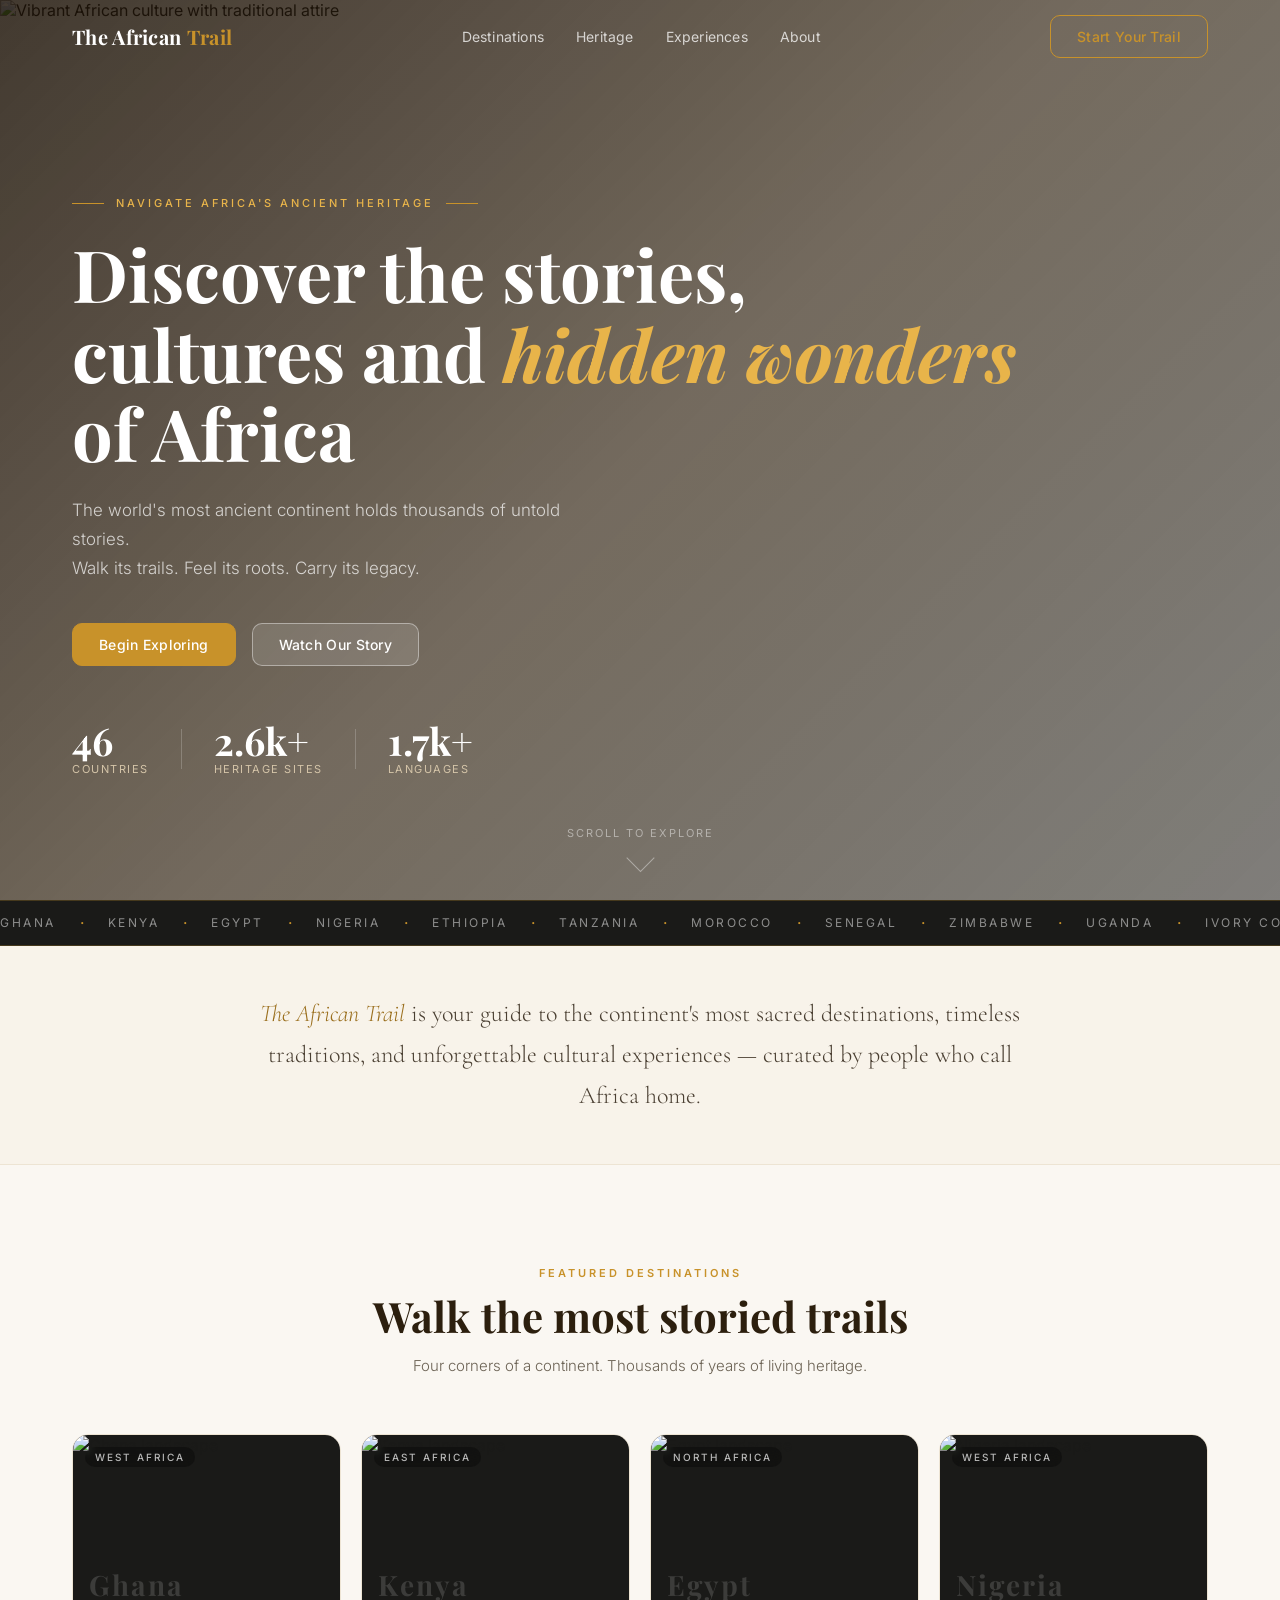
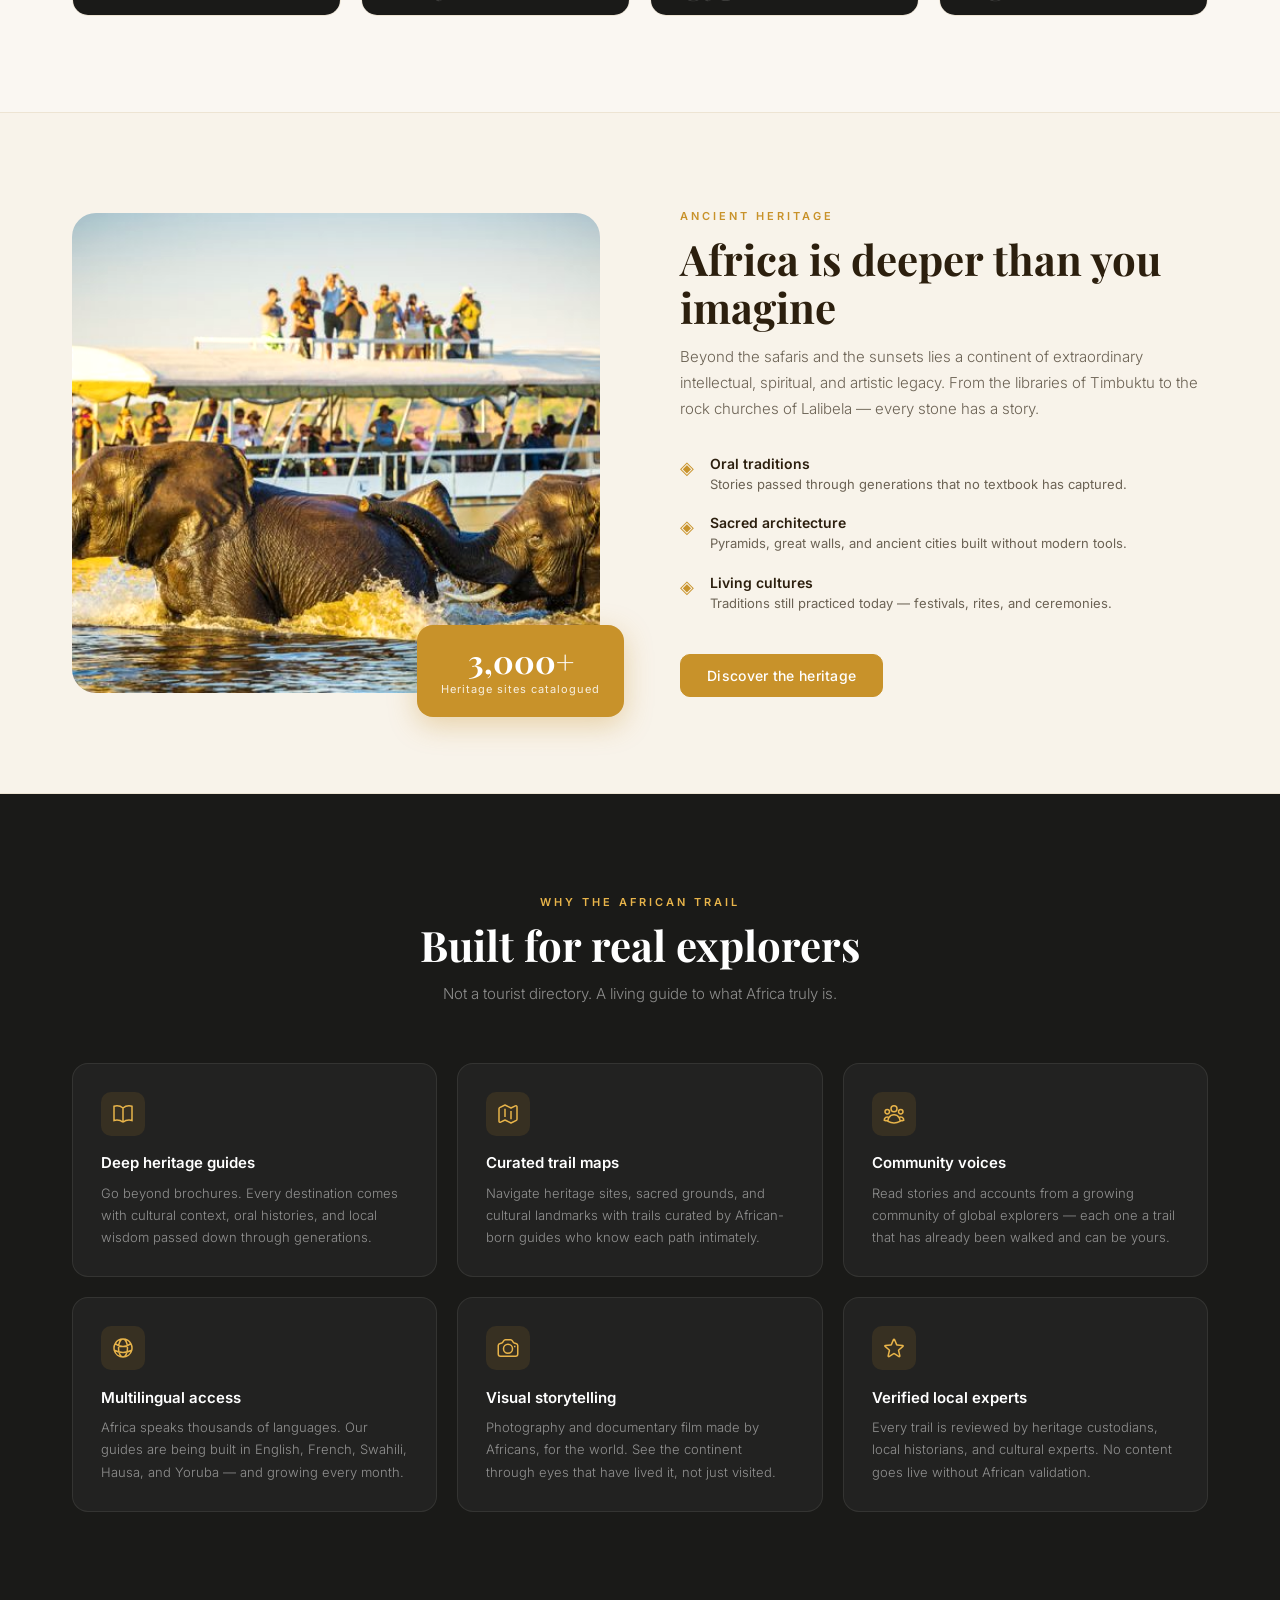
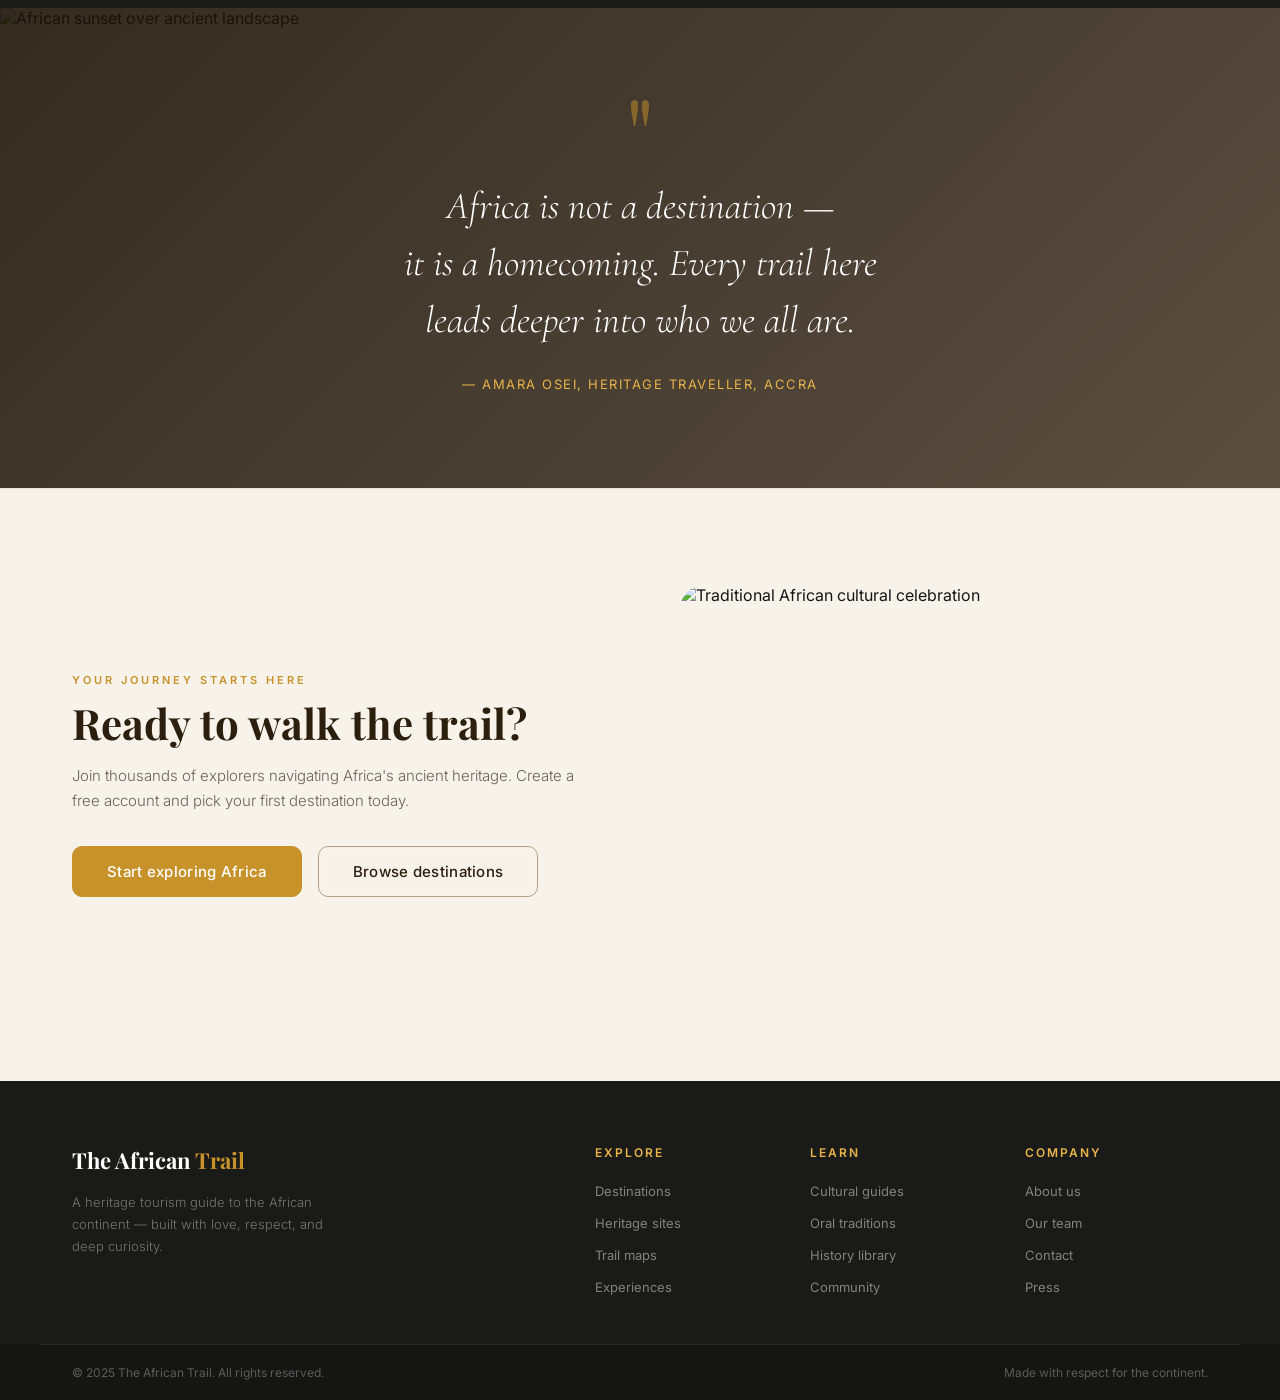
==== index.html @ c141fd9e "innitial commit" ====
<!DOCTYPE html>
<html lang="en">
<head>
  <meta charset="UTF-8" />
  <meta name="viewport" content="width=device-width, initial-scale=1.0" />
  <title>The African Trail — Navigate Africa's Ancient Heritage</title>
  <link rel="preconnect" href="https://fonts.googleapis.com" />
  <link rel="preconnect" href="https://fonts.gstatic.com" crossorigin />
  <link href="https://fonts.googleapis.com/css2?family=Playfair+Display:ital,wght@0,400;0,600;0,700;1,400;1,600&family=Inter:wght@300;400;500;600&family=Cormorant+Garamond:ital,wght@0,300;0,400;1,300;1,400&display=swap" rel="stylesheet" />
  <link rel="stylesheet" href="index.css" />
</head>
<body>

  <!-- NAV -->
  <nav class="nav" id="nav">
    <div class="nav__inner">
      <a href="#" class="nav__logo">
        The African <span>Trail</span>
      </a>
      <ul class="nav__links" id="navLinks">
        <li><a href="#destinations">Destinations</a></li>
        <li><a href="#heritage">Heritage</a></li>
        <li><a href="#experiences">Experiences</a></li>
        <li><a href="#about">About</a></li>
      </ul>
      <a href="#explore" class="btn btn--outline nav__cta">Start Your Trail</a>
      <button class="nav__hamburger" id="hamburger" aria-label="Open menu">
        <span></span><span></span><span></span>
      </button>
    </div>
  </nav>

  <!-- MOBILE MENU -->
  <div class="mobile-menu" id="mobileMenu">
    <button class="mobile-menu__close" id="mobileClose" aria-label="Close menu">&times;</button>
    <ul>
      <li><a href="#destinations" class="mobile-link">Destinations</a></li>
      <li><a href="#heritage" class="mobile-link">Heritage</a></li>
      <li><a href="#experiences" class="mobile-link">Experiences</a></li>
      <li><a href="#about" class="mobile-link">About</a></li>
    </ul>
    <a href="#explore" class="btn btn--gold mobile-link">Start Your Trail</a>
  </div>

  <!-- HERO -->
  <section class="hero" id="hero">
    <div class="hero__bg">
      <img
        src="https://images.unsplash.com/photo-1516026672322-bc52d61a55d5?w=1800&auto=format&fit=crop&q=80"
        alt="Vibrant African culture with traditional attire"
        class="hero__img"
        id="heroImg"
      />
      <div class="hero__overlay"></div>
    </div>

    <div class="hero__content">
      <div class="hero__eyebrow">
        <span class="eyebrow-line"></span>
        Navigate Africa's Ancient Heritage
        <span class="eyebrow-line"></span>
      </div>
      <h1 class="hero__title">
        Discover the stories,<br />
        cultures and <em>hidden wonders</em><br />
        of Africa
      </h1>
      <p class="hero__sub">
        The world's most ancient continent holds thousands of untold stories.<br />
        Walk its trails. Feel its roots. Carry its legacy.
      </p>
      <div class="hero__actions">
        <a href="#destinations" class="btn btn--gold">Begin Exploring</a>
        <a href="#about" class="btn btn--ghost">Watch Our Story</a>
      </div>
      <div class="hero__stats">
        <div class="hero__stat">
          <span class="stat-num" data-target="54">0</span>
          <span class="stat-lbl">Countries</span>
        </div>
        <div class="hero__stat-divider"></div>
        <div class="hero__stat">
          <span class="stat-num" data-target="3000">0</span>
          <span class="stat-lbl">Heritage Sites</span>
        </div>
        <div class="hero__stat-divider"></div>
        <div class="hero__stat">
          <span class="stat-num" data-target="2000">0</span>
          <span class="stat-lbl">Languages</span>
        </div>
      </div>
    </div>

    <div class="hero__scroll-hint" id="scrollHint">
      <span>Scroll to explore</span>
      <div class="scroll-arrow"></div>
    </div>
  </section>

  <!-- MARQUEE -->
  <div class="marquee-wrap">
    <div class="marquee">
      <div class="marquee__track">
        <span>Ghana</span><span class="dot">·</span>
        <span>Kenya</span><span class="dot">·</span>
        <span>Egypt</span><span class="dot">·</span>
        <span>Nigeria</span><span class="dot">·</span>
        <span>Ethiopia</span><span class="dot">·</span>
        <span>Tanzania</span><span class="dot">·</span>
        <span>Morocco</span><span class="dot">·</span>
        <span>Senegal</span><span class="dot">·</span>
        <span>Zimbabwe</span><span class="dot">·</span>
        <span>Uganda</span><span class="dot">·</span>
        <span>Ivory Coast</span><span class="dot">·</span>
        <span>Rwanda</span><span class="dot">·</span>
        <span>Madagascar</span><span class="dot">·</span>
        <!-- duplicate for seamless loop -->
        <span>Ghana</span><span class="dot">·</span>
        <span>Kenya</span><span class="dot">·</span>
        <span>Egypt</span><span class="dot">·</span>
        <span>Nigeria</span><span class="dot">·</span>
        <span>Ethiopia</span><span class="dot">·</span>
        <span>Tanzania</span><span class="dot">·</span>
        <span>Morocco</span><span class="dot">·</span>
        <span>Senegal</span><span class="dot">·</span>
        <span>Zimbabwe</span><span class="dot">·</span>
        <span>Uganda</span><span class="dot">·</span>
        <span>Ivory Coast</span><span class="dot">·</span>
        <span>Rwanda</span><span class="dot">·</span>
        <span>Madagascar</span><span class="dot">·</span>
      </div>
    </div>
  </div>

  <!-- INTRO STRIP -->
  <section class="intro-strip">
    <div class="container">
      <p class="intro-strip__text">
        <em>The African Trail</em> is your guide to the continent's most sacred destinations,
        timeless traditions, and unforgettable cultural experiences — curated by people who call Africa home.
      </p>
    </div>
  </section>

  <!-- DESTINATIONS -->
  <section class="section destinations" id="destinations">
    <div class="container">
      <div class="section__header">
        <span class="section__eyebrow">Featured Destinations</span>
        <h2 class="section__title">Walk the most storied trails</h2>
        <p class="section__sub">Four corners of a continent. Thousands of years of living heritage.</p>
      </div>
      <div class="dest-grid">

        <article class="dest-card" data-aos>
          <div class="dest-card__img dest-card__img--ghana">
            <img src="images/ghana.jpg" alt="Ghana landscape" class="dest-card__photo" />
            <div class="dest-card__region">West Africa</div>
            <div class="dest-card__overlay-text">Ghana</div>
          </div>
        </article>

        <article class="dest-card" data-aos>
          <div class="dest-card__img dest-card__img--kenya">
            <img src="images/kenya.jpg" alt="Kenya landscape" class="dest-card__photo" />
            <div class="dest-card__region">East Africa</div>
            <div class="dest-card__overlay-text">Kenya</div>
          </div>
        </article>

        <article class="dest-card" data-aos>
          <div class="dest-card__img dest-card__img--egypt">
            <img src="images/egypt.jpg" alt="Egypt landscape" class="dest-card__photo" />
            <div class="dest-card__region">North Africa</div>
            <div class="dest-card__overlay-text">Egypt</div>
          </div>
        </article>

        <article class="dest-card" data-aos>
          <div class="dest-card__img dest-card__img--nigeria">
            <img src="images/nigeria.jpg" alt="Nigeria landscape" class="dest-card__photo" />
            <div class="dest-card__region">West Africa</div>
            <div class="dest-card__overlay-text">Nigeria</div>
          </div>
        </article>

      </div>
    </div>
  </section>

  <!-- HERITAGE SPLIT SECTION -->
  <section class="section heritage-split" id="heritage">
    <div class="container heritage-split__inner">
      <div class="heritage-split__visual">
        <img
          src="Africa_Tourism.jpg"
          class="heritage-split__img"
        />
        <div class="heritage-split__badge">
          <span class="badge-num">3,000+</span>
          <span class="badge-lbl">Heritage sites catalogued</span>
        </div>
      </div>
      <div class="heritage-split__copy">
        <span class="section__eyebrow">Ancient Heritage</span>
        <h2 class="section__title">Africa is deeper than you imagine</h2>
        <p class="heritage-split__text">
          Beyond the safaris and the sunsets lies a continent of extraordinary
          intellectual, spiritual, and artistic legacy. From the libraries of
          Timbuktu to the rock churches of Lalibela — every stone has a story.
        </p>
        <ul class="heritage-list">
          <li>
            <span class="heritage-list__icon">◈</span>
            <div>
              <strong>Oral traditions</strong>
              <p>Stories passed through generations that no textbook has captured.</p>
            </div>
          </li>
          <li>
            <span class="heritage-list__icon">◈</span>
            <div>
              <strong>Sacred architecture</strong>
              <p>Pyramids, great walls, and ancient cities built without modern tools.</p>
            </div>
          </li>
          <li>
            <span class="heritage-list__icon">◈</span>
            <div>
              <strong>Living cultures</strong>
              <p>Traditions still practiced today — festivals, rites, and ceremonies.</p>
            </div>
          </li>
        </ul>
        <a href="#" class="btn btn--gold">Discover the heritage</a>
      </div>
    </div>
  </section>

  <!-- FEATURES / WHY US -->
  <section class="section features" id="experiences">
    <div class="container">
      <div class="section__header">
        <span class="section__eyebrow">Why The African Trail</span>
        <h2 class="section__title">Built for real explorers</h2>
        <p class="section__sub">Not a tourist directory. A living guide to what Africa truly is.</p>
      </div>
      <div class="features-grid">
        <div class="feat-card" data-aos>
          <div class="feat-card__icon">
            <svg width="24" height="24" fill="none" stroke="currentColor" stroke-width="1.5" viewBox="0 0 24 24"><path d="M12 6.042A8.967 8.967 0 006 3.75c-1.052 0-2.062.18-3 .512v14.25A8.987 8.987 0 016 18c2.305 0 4.408.867 6 2.292m0-14.25a8.966 8.966 0 016-2.292c1.052 0 2.062.18 3 .512v14.25A8.987 8.987 0 0018 18a8.967 8.967 0 00-6 2.292m0-14.25v14.25"/></svg>
          </div>
          <h3 class="feat-card__title">Deep heritage guides</h3>
          <p class="feat-card__desc">Go beyond brochures. Every destination comes with cultural context, oral histories, and local wisdom passed down through generations.</p>
        </div>
        <div class="feat-card" data-aos>
          <div class="feat-card__icon">
            <svg width="24" height="24" fill="none" stroke="currentColor" stroke-width="1.5" viewBox="0 0 24 24"><path d="M9 6.75V15m6-6v8.25m.503 3.498l4.875-2.437c.381-.19.622-.58.622-1.006V4.82c0-.836-.88-1.38-1.628-1.006l-3.869 1.934c-.317.159-.69.159-1.006 0L9.503 3.252a1.125 1.125 0 00-1.006 0L3.622 5.689C3.24 5.88 3 6.27 3 6.695V19.18c0 .836.88 1.38 1.628 1.006l3.869-1.934c.317-.159.69-.159 1.006 0l4.994 2.497c.317.158.69.158 1.006 0z"/></svg>
          </div>
          <h3 class="feat-card__title">Curated trail maps</h3>
          <p class="feat-card__desc">Navigate heritage sites, sacred grounds, and cultural landmarks with trails curated by African-born guides who know each path intimately.</p>
        </div>
        <div class="feat-card" data-aos>
          <div class="feat-card__icon">
            <svg width="24" height="24" fill="none" stroke="currentColor" stroke-width="1.5" viewBox="0 0 24 24"><path d="M18 18.72a9.094 9.094 0 003.741-.479 3 3 0 00-4.682-2.72m.94 3.198l.001.031c0 .225-.012.447-.037.666A11.944 11.944 0 0112 21c-2.17 0-4.207-.576-5.963-1.584A6.062 6.062 0 016 18.719m12 0a5.971 5.971 0 00-.941-3.197m0 0A5.995 5.995 0 0012 12.75a5.995 5.995 0 00-5.058 2.772m0 0a3 3 0 00-4.681 2.72 8.986 8.986 0 003.74.477m.94-3.197a5.971 5.971 0 00-.94 3.197M15 6.75a3 3 0 11-6 0 3 3 0 016 0zm6 3a2.25 2.25 0 11-4.5 0 2.25 2.25 0 014.5 0zm-13.5 0a2.25 2.25 0 11-4.5 0 2.25 2.25 0 014.5 0z"/></svg>
          </div>
          <h3 class="feat-card__title">Community voices</h3>
          <p class="feat-card__desc">Read stories and accounts from a growing community of global explorers — each one a trail that has already been walked and can be yours.</p>
        </div>
        <div class="feat-card" data-aos>
          <div class="feat-card__icon">
            <svg width="24" height="24" fill="none" stroke="currentColor" stroke-width="1.5" viewBox="0 0 24 24"><path d="M12 21a9.004 9.004 0 008.716-6.747M12 21a9.004 9.004 0 01-8.716-6.747M12 21c2.485 0 4.5-4.03 4.5-9S14.485 3 12 3m0 18c-2.485 0-4.5-4.03-4.5-9S9.515 3 12 3m0 0a8.997 8.997 0 017.843 4.582M12 3a8.997 8.997 0 00-7.843 4.582m15.686 0A11.953 11.953 0 0112 10.5c-2.998 0-5.74-1.1-7.843-2.918m15.686 0A8.959 8.959 0 0121 12c0 .778-.099 1.533-.284 2.253m0 0A17.919 17.919 0 0112 16.5c-3.162 0-6.133-.815-8.716-2.247m0 0A9.015 9.015 0 013 12c0-1.605.42-3.113 1.157-4.418"/></svg>
          </div>
          <h3 class="feat-card__title">Multilingual access</h3>
          <p class="feat-card__desc">Africa speaks thousands of languages. Our guides are being built in English, French, Swahili, Hausa, and Yoruba — and growing every month.</p>
        </div>
        <div class="feat-card" data-aos>
          <div class="feat-card__icon">
            <svg width="24" height="24" fill="none" stroke="currentColor" stroke-width="1.5" viewBox="0 0 24 24"><path d="M6.827 6.175A2.31 2.31 0 015.186 7.23c-.38.054-.757.112-1.134.175C2.999 7.58 2.25 8.507 2.25 9.574V18a2.25 2.25 0 002.25 2.25h15A2.25 2.25 0 0021.75 18V9.574c0-1.067-.75-1.994-1.802-2.169a47.865 47.865 0 00-1.134-.175 2.31 2.31 0 01-1.64-1.055l-.822-1.316a2.192 2.192 0 00-1.736-1.039 48.774 48.774 0 00-5.232 0 2.192 2.192 0 00-1.736 1.039l-.821 1.316z"/><path d="M16.5 12.75a4.5 4.5 0 11-9 0 4.5 4.5 0 019 0zM18.75 10.5h.008v.008h-.008V10.5z"/></svg>
          </div>
          <h3 class="feat-card__title">Visual storytelling</h3>
          <p class="feat-card__desc">Photography and documentary film made by Africans, for the world. See the continent through eyes that have lived it, not just visited.</p>
        </div>
        <div class="feat-card" data-aos>
          <div class="feat-card__icon">
            <svg width="24" height="24" fill="none" stroke="currentColor" stroke-width="1.5" viewBox="0 0 24 24"><path d="M11.48 3.499a.562.562 0 011.04 0l2.125 5.111a.563.563 0 00.475.345l5.518.442c.499.04.701.663.321.988l-4.204 3.602a.563.563 0 00-.182.557l1.285 5.385a.562.562 0 01-.84.61l-4.725-2.885a.563.563 0 00-.586 0L6.982 20.54a.562.562 0 01-.84-.61l1.285-5.386a.562.562 0 00-.182-.557l-4.204-3.602a.563.563 0 01.321-.988l5.518-.442a.563.563 0 00.475-.345L11.48 3.5z"/></svg>
          </div>
          <h3 class="feat-card__title">Verified local experts</h3>
          <p class="feat-card__desc">Every trail is reviewed by heritage custodians, local historians, and cultural experts. No content goes live without African validation.</p>
        </div>
      </div>
    </div>
  </section>

  <!-- QUOTE / TESTIMONY -->
  <section class="quote-section">
    <div class="quote-section__bg">
      <img
        src="https://images.unsplash.com/photo-1547471080-7cc2caa01a7e?w=1800&auto=format&fit=crop&q=80"
        alt="African sunset over ancient landscape"
        class="quote-section__img"
      />
      <div class="quote-section__overlay"></div>
    </div>
    <div class="container quote-section__content">
      <div class="quote-mark">"</div>
      <blockquote class="quote-text">
        Africa is not a destination —<br />it is a homecoming. Every trail here<br />leads deeper into who we all are.
      </blockquote>
      <cite class="quote-cite">— Amara Osei, Heritage traveller, Accra</cite>
    </div>
  </section>

  <!-- CTA SECTION -->
  <section class="cta-section" id="explore">
    <div class="container cta-section__inner">
      <div class="cta-section__copy">
        <span class="section__eyebrow">Your journey starts here</span>
        <h2 class="cta-section__title">Ready to walk the trail?</h2>
        <p class="cta-section__sub">
          Join thousands of explorers navigating Africa's ancient heritage.
          Create a free account and pick your first destination today.
        </p>
        <div class="cta-section__actions">
          <a href="#" class="btn btn--gold btn--lg">Start exploring Africa</a>
          <a href="#" class="btn btn--ghost btn--lg">Browse destinations</a>
        </div>
      </div>
      <div class="cta-section__visual">
        <img
          src="https://images.unsplash.com/photo-1578662996442-48f60103fc96?w=700&auto=format&fit=crop&q=80"
          alt="Traditional African cultural celebration"
          class="cta-section__img"
        />
      </div>
    </div>
  </section>

  <!-- FOOTER -->
  <footer class="footer" id="about">
    <div class="container footer__inner">
      <div class="footer__brand">
        <div class="footer__logo">The African <span>Trail</span></div>
        <p class="footer__tagline">
          A heritage tourism guide to the African continent — built with love, respect, and deep curiosity.
        </p>
      </div>
      <div class="footer__links">
        <div class="footer__col">
          <h4>Explore</h4>
          <ul>
            <li><a href="#">Destinations</a></li>
            <li><a href="#">Heritage sites</a></li>
            <li><a href="#">Trail maps</a></li>
            <li><a href="#">Experiences</a></li>
          </ul>
        </div>
        <div class="footer__col">
          <h4>Learn</h4>
          <ul>
            <li><a href="#">Cultural guides</a></li>
            <li><a href="#">Oral traditions</a></li>
            <li><a href="#">History library</a></li>
            <li><a href="#">Community</a></li>
          </ul>
        </div>
        <div class="footer__col">
          <h4>Company</h4>
          <ul>
            <li><a href="#">About us</a></li>
            <li><a href="#">Our team</a></li>
            <li><a href="#">Contact</a></li>
            <li><a href="#">Press</a></li>
          </ul>
        </div>
      </div>
    </div>
    <div class="footer__bottom">
      <div class="container footer__bottom-inner">
        <span>© 2025 The African Trail. All rights reserved.</span>
        <span>Made with respect for the continent.</span>
      </div>
    </div>
  </footer>

  <script src="index.js"></script>
</body>
</html>
---- index.css ----
/* ---------- TOKENS ---------- */
:root {
  --gold:        #C8922A;
  --gold-light:  #E8B44A;
  --gold-dark:   #9A6E1C;
  --ivory:       #F8F3EA;
  --ivory-deep:  #EDE4D3;
  --earth:       #2C1F0E;
  --earth-mid:   #4A3F32;
  --charcoal:    #1A1A18;
  --charcoal-mid:#2E2E2A;
  --sand:        #B5A082;
  --sand-light:  #D4C4A8;
  --cream:       #FAF7F2;
  --white:       #FFFFFF;
  --text-primary:#1A1A18;
  --text-muted:  #6B6254;
  --text-light:  #9E9282;

  --font-display: 'Playfair Display', Georgia, serif;
  --font-body:    'Inter', system-ui, sans-serif;
  --font-accent:  'Cormorant Garamond', Georgia, serif;

  --radius-sm:   6px;
  --radius-md:   10px;
  --radius-lg:   16px;
  --radius-xl:   24px;

  --max-w: 1200px;
  --nav-h: 72px;

  --transition: 0.3s ease;
  --transition-slow: 0.6s ease;
}

/* ---------- RESET ---------- */
*, *::before, *::after { box-sizing: border-box; margin: 0; padding: 0; }
html { scroll-behavior: smooth; font-size: 16px; }
body {
  font-family: var(--font-body);
  color: var(--text-primary);
  background: var(--cream);
  overflow-x: hidden;
  -webkit-font-smoothing: antialiased;
}
img { display: block; max-width: 100%; }
a { text-decoration: none; color: inherit; }
ul { list-style: none; }
button { cursor: pointer; border: none; background: none; font-family: inherit; }

/* ---------- UTILITY ---------- */
.container {
  width: 100%;
  max-width: var(--max-w);
  margin: 0 auto;
  padding: 0 2rem;
}

/* ---------- BUTTONS ---------- */
.btn {
  display: inline-flex;
  align-items: center;
  gap: 8px;
  padding: 12px 26px;
  border-radius: var(--radius-md);
  font-size: 14px;
  font-weight: 500;
  letter-spacing: 0.3px;
  transition: all var(--transition);
  white-space: nowrap;
}
.btn--gold {
  background: var(--gold);
  color: var(--white);
  border: 1.5px solid var(--gold);
}
.btn--gold:hover {
  background: var(--gold-dark);
  border-color: var(--gold-dark);
  transform: translateY(-1px);
}
.btn--outline {
  background: transparent;
  color: var(--gold);
  border: 1.5px solid var(--gold);
}
.btn--outline:hover {
  background: var(--gold);
  color: var(--white);
}
.btn--ghost {
  background: rgba(255,255,255,0.12);
  color: var(--white);
  border: 1.5px solid rgba(255,255,255,0.4);
  backdrop-filter: blur(4px);
}
.btn--ghost:hover {
  background: rgba(255,255,255,0.22);
  border-color: rgba(255,255,255,0.7);
}
.btn--lg { padding: 15px 34px; font-size: 15px; }

/* ---------- NAV ---------- */
.nav {
  position: fixed;
  top: 0; left: 0; right: 0;
  z-index: 100;
  height: var(--nav-h);
  transition: background var(--transition), box-shadow var(--transition);
}
.nav.scrolled {
  background: rgba(26, 26, 24, 0.97);
  backdrop-filter: blur(12px);
  box-shadow: 0 1px 0 rgba(200,146,42,0.2);
}
.nav__inner {
  max-width: var(--max-w);
  margin: 0 auto;
  padding: 0 2rem;
  height: 100%;
  display: flex;
  align-items: center;
  justify-content: space-between;
  gap: 2rem;
}
.nav__logo {
  font-family: var(--font-display);
  font-size: 20px;
  font-weight: 700;
  color: var(--white);
  letter-spacing: 0.3px;
  flex-shrink: 0;
}
.nav__logo span { color: var(--gold); }
.nav__links {
  display: flex;
  gap: 2rem;
  align-items: center;
}
.nav__links a {
  font-size: 14px;
  color: rgba(255,255,255,0.75);
  font-weight: 400;
  transition: color var(--transition);
  letter-spacing: 0.2px;
}
.nav__links a:hover { color: var(--gold-light); }
.nav__hamburger {
  display: none;
  flex-direction: column;
  gap: 5px;
  padding: 4px;
}
.nav__hamburger span {
  display: block;
  width: 22px;
  height: 1.5px;
  background: var(--white);
  border-radius: 2px;
  transition: var(--transition);
}

/* ---------- MOBILE MENU ---------- */
.mobile-menu {
  display: none;
  position: fixed;
  inset: 0;
  z-index: 200;
  background: var(--earth);
  flex-direction: column;
  align-items: center;
  justify-content: center;
  gap: 2rem;
  transform: translateX(100%);
  transition: transform 0.4s cubic-bezier(0.77,0,0.175,1);
}
.mobile-menu.open {
  transform: translateX(0);
}
.mobile-menu ul {
  display: flex;
  flex-direction: column;
  gap: 1.5rem;
  text-align: center;
}
.mobile-menu ul a {
  font-family: var(--font-display);
  font-size: 28px;
  color: var(--ivory);
  font-weight: 400;
}
.mobile-menu ul a:hover { color: var(--gold-light); }
.mobile-menu__close {
  position: absolute;
  top: 1.5rem; right: 2rem;
  font-size: 36px;
  color: var(--sand-light);
  line-height: 1;
}

/* ---------- HERO ---------- */
.hero {
  position: relative;
  height: 100vh;
  min-height: 620px;
  display: flex;
  align-items: center;
  overflow: hidden;
}
.hero__bg {
  position: absolute;
  inset: 0;
}
.hero__img {
  width: 100%;
  height: 100%;
  object-fit: cover;
  object-position: center 30%;
  transform: scale(1.06);
  animation: heroZoom 14s ease-out forwards;
}
@keyframes heroZoom {
  from { transform: scale(1.06); }
  to   { transform: scale(1.0); }
}
.hero__overlay {
  position: absolute;
  inset: 0;
  background: linear-gradient(
    135deg,
    rgba(26,15,4,0.82) 0%,
    rgba(44,31,14,0.65) 50%,
    rgba(26,26,24,0.55) 100%
  );
}
.hero__content {
  position: relative;
  z-index: 2;
  max-width: var(--max-w);
  width: 100%;
  margin: 0 auto;
  padding: 0 2rem;
  padding-top: var(--nav-h);
}
.hero__eyebrow {
  display: flex;
  align-items: center;
  gap: 12px;
  font-size: 11px;
  letter-spacing: 3px;
  text-transform: uppercase;
  color: var(--gold-light);
  font-weight: 500;
  margin-bottom: 1.5rem;
  opacity: 0;
  animation: fadeUp 0.8s 0.3s ease forwards;
}
.eyebrow-line {
  display: block;
  width: 32px;
  height: 1px;
  background: var(--gold);
}
.hero__title {
  font-family: var(--font-display);
  font-size: clamp(38px, 6vw, 72px);
  font-weight: 700;
  line-height: 1.1;
  color: var(--white);
  margin-bottom: 1.5rem;
  opacity: 0;
  animation: fadeUp 0.8s 0.5s ease forwards;
}
.hero__title em {
  color: var(--gold-light);
  font-style: italic;
}
.hero__sub {
  font-size: clamp(14px, 1.6vw, 17px);
  color: rgba(255,255,255,0.72);
  line-height: 1.7;
  max-width: 540px;
  margin-bottom: 2.5rem;
  font-weight: 300;
  opacity: 0;
  animation: fadeUp 0.8s 0.7s ease forwards;
}
.hero__actions {
  display: flex;
  gap: 1rem;
  flex-wrap: wrap;
  margin-bottom: 3.5rem;
  opacity: 0;
  animation: fadeUp 0.8s 0.9s ease forwards;
}
.hero__stats {
  display: flex;
  align-items: center;
  gap: 2rem;
  opacity: 0;
  animation: fadeUp 0.8s 1.1s ease forwards;
}
.hero__stat {
  display: flex;
  flex-direction: column;
  gap: 2px;
}
.stat-num {
  font-family: var(--font-display);
  font-size: clamp(26px, 3.5vw, 38px);
  font-weight: 700;
  color: var(--white);
  line-height: 1;
}
.stat-lbl {
  font-size: 11px;
  letter-spacing: 1.5px;
  text-transform: uppercase;
  color: var(--sand-light);
}
.hero__stat-divider {
  width: 1px;
  height: 40px;
  background: rgba(255,255,255,0.2);
}
.hero__scroll-hint {
  position: absolute;
  bottom: 2rem;
  left: 50%;
  transform: translateX(-50%);
  z-index: 2;
  display: flex;
  flex-direction: column;
  align-items: center;
  gap: 8px;
  opacity: 0;
  animation: fadeIn 1s 2s ease forwards;
}
.hero__scroll-hint span {
  font-size: 11px;
  letter-spacing: 2px;
  text-transform: uppercase;
  color: rgba(255,255,255,0.45);
}
.scroll-arrow {
  width: 20px;
  height: 20px;
  border-right: 1.5px solid rgba(255,255,255,0.4);
  border-bottom: 1.5px solid rgba(255,255,255,0.4);
  transform: rotate(45deg);
  animation: bounceDown 1.5s ease-in-out infinite;
}
@keyframes bounceDown {
  0%, 100% { transform: rotate(45deg) translateY(0); }
  50%       { transform: rotate(45deg) translateY(5px); }
}

/* ---------- MARQUEE ---------- */
.marquee-wrap {
  background: var(--charcoal);
  border-top: 1px solid rgba(200,146,42,0.25);
  border-bottom: 1px solid rgba(200,146,42,0.25);
  overflow: hidden;
  padding: 14px 0;
}
.marquee { overflow: hidden; }
.marquee__track {
  display: flex;
  gap: 1.5rem;
  white-space: nowrap;
  animation: marqueeScroll 28s linear infinite;
  width: max-content;
}
.marquee__track span {
  font-size: 12px;
  letter-spacing: 2.5px;
  text-transform: uppercase;
  color: rgba(255,255,255,0.5);
  font-weight: 400;
}
.marquee__track .dot {
  color: var(--gold);
  font-size: 16px;
  line-height: 1;
  letter-spacing: 0;
}
@keyframes marqueeScroll {
  from { transform: translateX(0); }
  to   { transform: translateX(-50%); }
}

/* ---------- INTRO STRIP ---------- */
.intro-strip {
  background: var(--ivory);
  padding: 3rem 0;
  border-bottom: 1px solid var(--ivory-deep);
}
.intro-strip__text {
  font-family: var(--font-accent);
  font-size: clamp(18px, 2.2vw, 24px);
  font-weight: 300;
  line-height: 1.7;
  color: var(--earth-mid);
  text-align: center;
  max-width: 760px;
  margin: 0 auto;
}
.intro-strip__text em {
  font-style: italic;
  color: var(--gold-dark);
}

/* ---------- SECTIONS ---------- */
.section { padding: 6rem 0; }
.section__header {
  text-align: center;
  max-width: 580px;
  margin: 0 auto 3.5rem;
}
.section__eyebrow {
  display: inline-block;
  font-size: 11px;
  letter-spacing: 3px;
  text-transform: uppercase;
  color: var(--gold);
  font-weight: 600;
  margin-bottom: 0.75rem;
}
.section__title {
  font-family: var(--font-display);
  font-size: clamp(28px, 4vw, 42px);
  font-weight: 700;
  line-height: 1.15;
  color: var(--earth);
  margin-bottom: 0.75rem;
}
.section__sub {
  font-size: 15px;
  color: var(--text-muted);
  line-height: 1.7;
  font-weight: 300;
}

/* ---------- DESTINATIONS ---------- */
.destinations { background: var(--cream); }
.dest-grid {
  display: grid;
  grid-template-columns: repeat(4, 1fr);
  gap: 1.25rem;
}
.dest-card {
  border-radius: var(--radius-lg);
  overflow: hidden;
  background: var(--white);
  border: 1px solid var(--ivory-deep);
  transition: transform var(--transition), box-shadow var(--transition);
  opacity: 0;
  transform: translateY(28px);
}
.dest-card.visible {
  opacity: 1;
  transform: translateY(0);
  transition: opacity 0.6s ease, transform 0.6s ease, box-shadow var(--transition);
}
.dest-card:hover {
  transform: translateY(-6px);
  box-shadow: 0 20px 48px rgba(44,31,14,0.14);
}
/* NEW */
.dest-card__img {
  position: relative;
  overflow: hidden;
  display: flex;
  align-items: flex-end;
  padding: 1rem;
  background: #1a1a18;
}
.dest-card__photo {
  position: absolute;
  inset: 0;
  width: 100%;
  height: 100%;
  object-fit: contain;
  object-position: center;
  display: block;
}
.dest-card__img--ghana   { min-height: 180px; }
.dest-card__img--kenya   { min-height: 180px; }
.dest-card__img--egypt   { min-height: 180px; }
.dest-card__img--nigeria { min-height: 180px; }

/* NEW */
.dest-card__region {
  position: absolute;
  top: 12px; left: 12px;
  z-index: 2;
  font-size: 10px;
  letter-spacing: 2px;
  text-transform: uppercase;
  color: rgba(255,255,255,0.7);
  font-weight: 500;
  background: rgba(0,0,0,0.3);
  padding: 4px 10px;
  border-radius: 20px;
  backdrop-filter: blur(4px);
}
.dest-card__overlay-text {
  position: relative;
  z-index: 2;
  font-family: var(--font-display);
  font-size: 28px;
  font-weight: 700;
  color: rgba(255,255,255,0.15);
  letter-spacing: 2px;
  line-height: 1;
  user-select: none;
}
.dest-card__body { padding: 1.25rem; }
.dest-card__name {
  font-family: var(--font-display);
  font-size: 20px;
  font-weight: 700;
  color: var(--earth);
  margin-bottom: 0.5rem;
}
.dest-card__desc {
  font-size: 13px;
  color: var(--text-muted);
  line-height: 1.65;
  margin-bottom: 1rem;
}
.dest-card__link {
  font-size: 13px;
  font-weight: 600;
  color: var(--gold);
  letter-spacing: 0.3px;
  transition: color var(--transition);
}
.dest-card__link:hover { color: var(--gold-dark); }

/* ---------- HERITAGE SPLIT ---------- */
.heritage-split {
  background: var(--ivory);
  border-top: 1px solid var(--ivory-deep);
  border-bottom: 1px solid var(--ivory-deep);
}
.heritage-split__inner {
  display: grid;
  grid-template-columns: 1fr 1fr;
  gap: 5rem;
  align-items: center;
}
.heritage-split__visual { position: relative; }
.heritage-split__img {
  width: 100%;
  height: 480px;
  object-fit: cover;
  border-radius: var(--radius-xl);
  filter: sepia(10%) contrast(1.05);
}
.heritage-split__badge {
  position: absolute;
  bottom: -1.5rem;
  right: -1.5rem;
  background: var(--gold);
  color: var(--white);
  padding: 1.25rem 1.5rem;
  border-radius: var(--radius-lg);
  text-align: center;
  box-shadow: 0 8px 28px rgba(200,146,42,0.35);
}
.badge-num {
  display: block;
  font-family: var(--font-display);
  font-size: 32px;
  font-weight: 700;
  line-height: 1;
}
.badge-lbl {
  font-size: 11px;
  letter-spacing: 1px;
  opacity: 0.85;
}
.heritage-split__copy .section__title { text-align: left; }
.heritage-split__copy .section__eyebrow { display: block; margin-bottom: 0.75rem; }
.heritage-split__text {
  font-size: 15px;
  color: var(--text-muted);
  line-height: 1.75;
  margin-bottom: 2rem;
  font-weight: 300;
}
.heritage-list {
  display: flex;
  flex-direction: column;
  gap: 1.25rem;
  margin-bottom: 2.5rem;
}
.heritage-list li {
  display: flex;
  gap: 1rem;
  align-items: flex-start;
}
.heritage-list__icon {
  color: var(--gold);
  font-size: 18px;
  line-height: 1.4;
  flex-shrink: 0;
}
.heritage-list strong {
  display: block;
  font-size: 14px;
  font-weight: 600;
  color: var(--earth);
  margin-bottom: 2px;
}
.heritage-list p {
  font-size: 13px;
  color: var(--text-muted);
  line-height: 1.6;
}

/* ---------- FEATURES ---------- */
.features { background: var(--charcoal); }
.features .section__eyebrow { color: var(--gold-light); }
.features .section__title { color: var(--white); }
.features .section__sub { color: rgba(255,255,255,0.5); }
.features-grid {
  display: grid;
  grid-template-columns: repeat(3, 1fr);
  gap: 1.25rem;
}
.feat-card {
  background: rgba(255,255,255,0.04);
  border: 1px solid rgba(255,255,255,0.08);
  border-radius: var(--radius-lg);
  padding: 1.75rem;
  transition: background var(--transition), border-color var(--transition), transform var(--transition);
  opacity: 0;
  transform: translateY(24px);
}
.feat-card.visible {
  opacity: 1;
  transform: translateY(0);
  transition: opacity 0.6s ease, transform 0.6s ease, background var(--transition), border-color var(--transition);
}
.feat-card:hover {
  background: rgba(255,255,255,0.07);
  border-color: rgba(200,146,42,0.3);
  transform: translateY(-3px);
}
.feat-card__icon {
  width: 44px;
  height: 44px;
  background: rgba(200,146,42,0.12);
  border-radius: var(--radius-md);
  display: flex;
  align-items: center;
  justify-content: center;
  color: var(--gold-light);
  margin-bottom: 1.1rem;
}
.feat-card__title {
  font-size: 15px;
  font-weight: 600;
  color: var(--white);
  margin-bottom: 0.6rem;
}
.feat-card__desc {
  font-size: 13px;
  color: rgba(255,255,255,0.5);
  line-height: 1.7;
  font-weight: 300;
}

/* ---------- QUOTE SECTION ---------- */
.quote-section {
  position: relative;
  height: 480px;
  display: flex;
  align-items: center;
  overflow: hidden;
}
.quote-section__bg { position: absolute; inset: 0; }
.quote-section__img {
  width: 100%;
  height: 100%;
  object-fit: cover;
  object-position: center 55%;
}
.quote-section__overlay {
  position: absolute;
  inset: 0;
  background: linear-gradient(135deg, rgba(26,15,4,0.88), rgba(44,31,14,0.78));
}
.quote-section__content {
  position: relative;
  z-index: 2;
  text-align: center;
}
.quote-mark {
  font-family: var(--font-display);
  font-size: 100px;
  line-height: 0.6;
  color: var(--gold);
  opacity: 0.5;
  margin-bottom: 1rem;
}
.quote-text {
  font-family: var(--font-accent);
  font-size: clamp(22px, 3.5vw, 38px);
  font-weight: 300;
  font-style: italic;
  color: var(--white);
  line-height: 1.5;
  max-width: 700px;
  margin: 0 auto 1.5rem;
}
.quote-cite {
  font-size: 13px;
  letter-spacing: 1.5px;
  text-transform: uppercase;
  color: var(--gold-light);
  font-style: normal;
}

/* ---------- CTA SECTION ---------- */
.cta-section {
  background: var(--ivory);
  padding: 6rem 0;
  border-top: 1px solid var(--ivory-deep);
}
.cta-section__inner {
  display: grid;
  grid-template-columns: 1fr 1fr;
  gap: 5rem;
  align-items: center;
}
.cta-section__copy .section__eyebrow { display: block; margin-bottom: 0.75rem; }
.cta-section__title {
  font-family: var(--font-display);
  font-size: clamp(28px, 4vw, 42px);
  font-weight: 700;
  line-height: 1.15;
  color: var(--earth);
  margin-bottom: 1rem;
}
.cta-section__sub {
  font-size: 15px;
  color: var(--text-muted);
  line-height: 1.7;
  margin-bottom: 2rem;
  font-weight: 300;
}
.cta-section__actions {
  display: flex;
  gap: 1rem;
  flex-wrap: wrap;
}
.cta-section__actions .btn--ghost {
  background: transparent;
  color: var(--earth);
  border-color: var(--sand);
}
.cta-section__actions .btn--ghost:hover {
  background: var(--ivory-deep);
  border-color: var(--gold);
  color: var(--gold-dark);
}
.cta-section__img {
  width: 100%;
  height: 400px;
  object-fit: cover;
  border-radius: var(--radius-xl);
  filter: sepia(8%) contrast(1.04);
}

/* ---------- FOOTER ---------- */
.footer {
  background: var(--charcoal);
  padding: 4rem 0 0;
}
.footer__inner {
  display: grid;
  grid-template-columns: 1.5fr 2fr;
  gap: 4rem;
  padding-bottom: 3rem;
  border-bottom: 1px solid rgba(255,255,255,0.08);
}
.footer__logo {
  font-family: var(--font-display);
  font-size: 22px;
  font-weight: 700;
  color: var(--white);
  margin-bottom: 1rem;
}
.footer__logo span { color: var(--gold); }
.footer__tagline {
  font-size: 13px;
  color: rgba(255,255,255,0.4);
  line-height: 1.7;
  font-weight: 300;
  max-width: 280px;
}
.footer__links {
  display: grid;
  grid-template-columns: repeat(3, 1fr);
  gap: 2rem;
}
.footer__col h4 {
  font-size: 12px;
  letter-spacing: 2px;
  text-transform: uppercase;
  color: var(--gold-light);
  font-weight: 600;
  margin-bottom: 1.25rem;
}
.footer__col ul {
  display: flex;
  flex-direction: column;
  gap: 0.75rem;
}
.footer__col ul a {
  font-size: 13px;
  color: rgba(255,255,255,0.45);
  transition: color var(--transition);
}
.footer__col ul a:hover { color: var(--white); }
.footer__bottom {
  padding: 1.25rem 0;
  background: rgba(0,0,0,0.2);
}
.footer__bottom-inner {
  display: flex;
  justify-content: space-between;
  align-items: center;
  font-size: 12px;
  color: rgba(255,255,255,0.3);
}

/* ---------- ANIMATIONS ---------- */
@keyframes fadeUp {
  from { opacity: 0; transform: translateY(24px); }
  to   { opacity: 1; transform: translateY(0); }
}
@keyframes fadeIn {
  from { opacity: 0; }
  to   { opacity: 1; }
}

/* ---------- RESPONSIVE ---------- */

/* Tablet landscape: 1024px */
@media (max-width: 1024px) {
  .dest-grid { grid-template-columns: repeat(2, 1fr); }
  .features-grid { grid-template-columns: repeat(2, 1fr); }
  .heritage-split__inner { gap: 3rem; }
  .cta-section__inner { gap: 3rem; }
}

/* Tablet portrait: 768px */
@media (max-width: 768px) {
  :root { --nav-h: 64px; }

  .nav__links, .nav__cta { display: none; }
  .nav__hamburger { display: flex; }
  .mobile-menu { display: flex; }

  .hero__title { font-size: clamp(32px, 8vw, 52px); }
  .hero__stats { gap: 1.25rem; }

  .dest-grid { grid-template-columns: repeat(2, 1fr); }
  .features-grid { grid-template-columns: 1fr; }

  .heritage-split__inner {
    grid-template-columns: 1fr;
    gap: 2.5rem;
  }
  .heritage-split__visual { order: -1; }
  .heritage-split__img { height: 320px; }
  .heritage-split__badge {
    right: 1rem;
    bottom: -1rem;
  }

  .cta-section__inner {
    grid-template-columns: 1fr;
    gap: 2.5rem;
  }
  .cta-section__img { height: 280px; }

  .footer__inner {
    grid-template-columns: 1fr;
    gap: 2.5rem;
  }
  .footer__links { grid-template-columns: repeat(3, 1fr); gap: 1.25rem; }
  .footer__bottom-inner { flex-direction: column; gap: 0.5rem; text-align: center; }

  .quote-section { height: auto; padding: 5rem 0; }
  .quote-mark { font-size: 70px; }

  .section { padding: 4rem 0; }
  .container { padding: 0 1.25rem; }
}

/* Mobile: 480px */
@media (max-width: 480px) {
  .hero__actions { flex-direction: column; align-items: flex-start; }
  .hero__stats { flex-direction: column; gap: 1rem; align-items: flex-start; }
  .hero__stat-divider { display: none; }

  .dest-grid { grid-template-columns: 1fr; }

  .footer__links { grid-template-columns: 1fr; gap: 2rem; }

  .marquee__track span { font-size: 11px; }

  .intro-strip__text { font-size: 16px; }

  .cta-section__actions { flex-direction: column; }
  .cta-section__actions .btn { width: 100%; justify-content: center; }

  .quote-text { font-size: 20px; }
}

/* Reduced motion */
@media (prefers-reduced-motion: reduce) {
  .hero__img { animation: none; transform: none; }
  .marquee__track { animation: none; }
  .scroll-arrow { animation: none; }
  * { transition-duration: 0.01ms !important; }
}
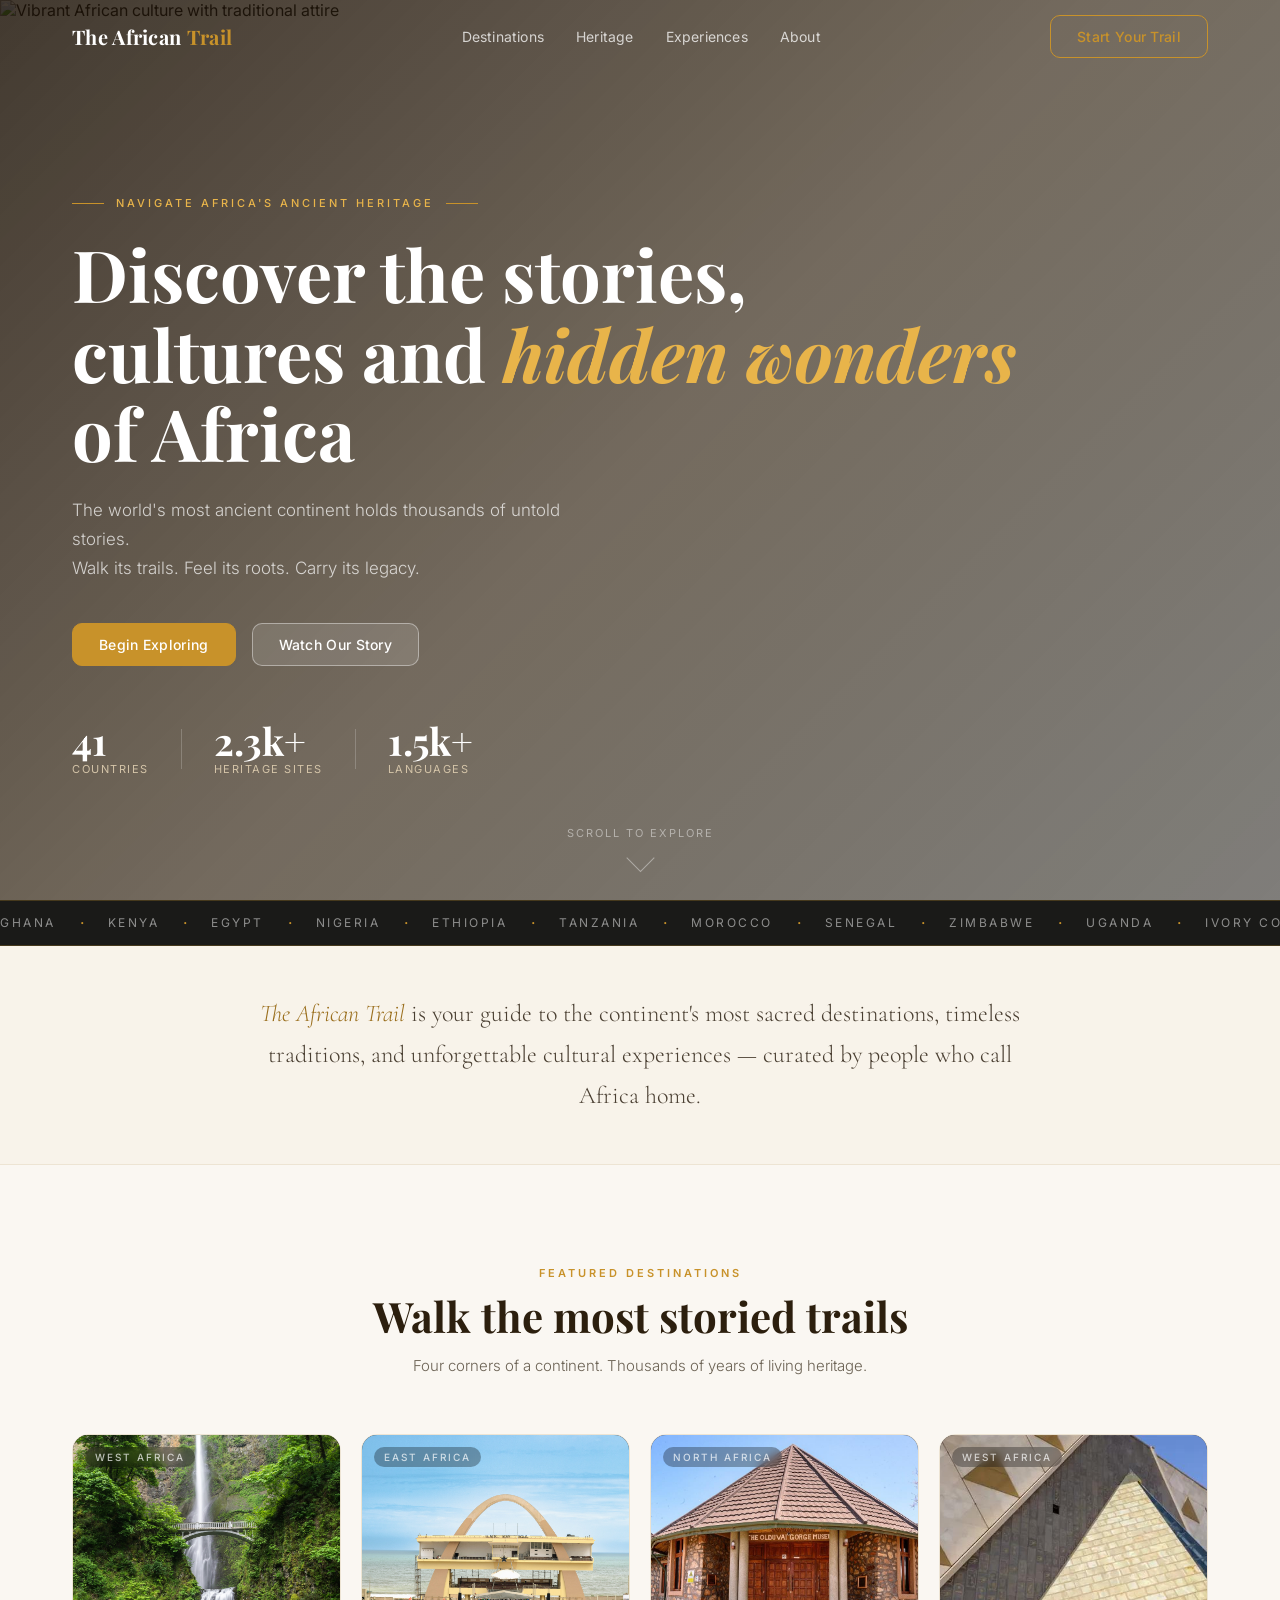
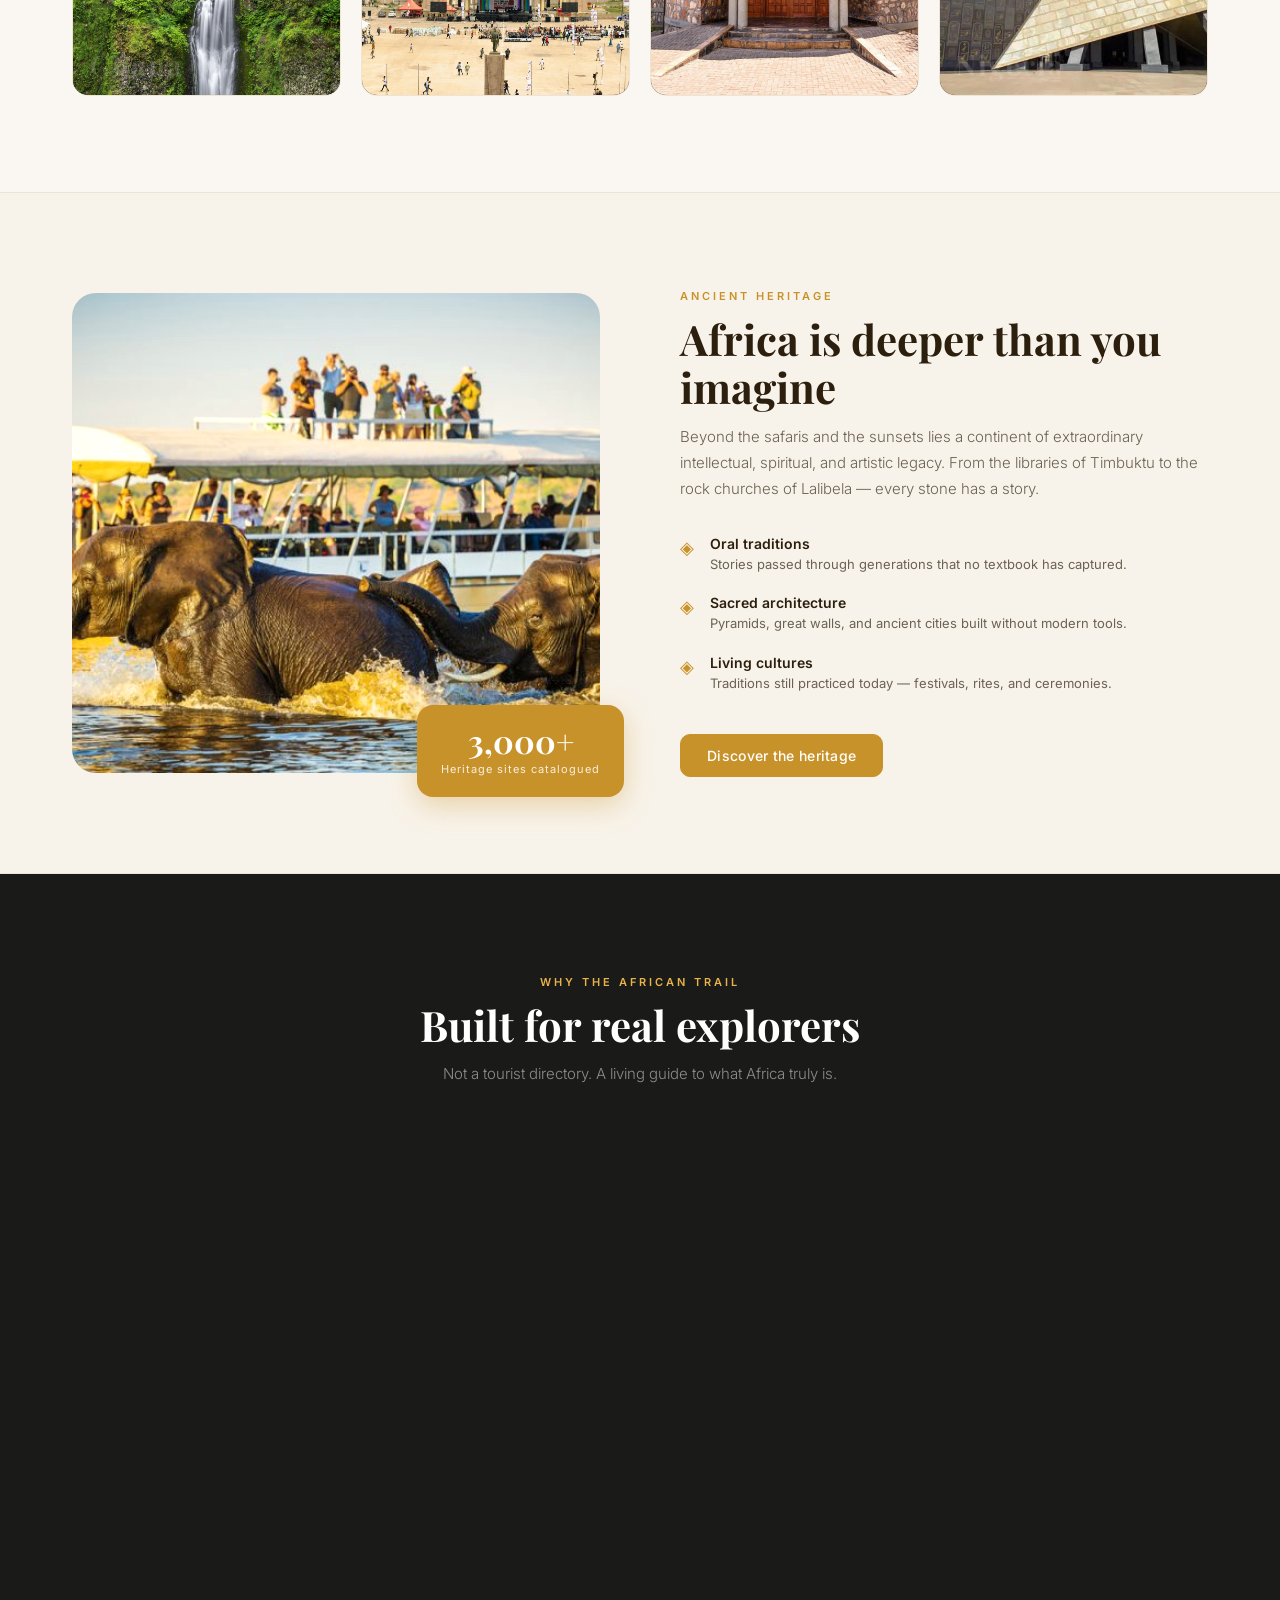
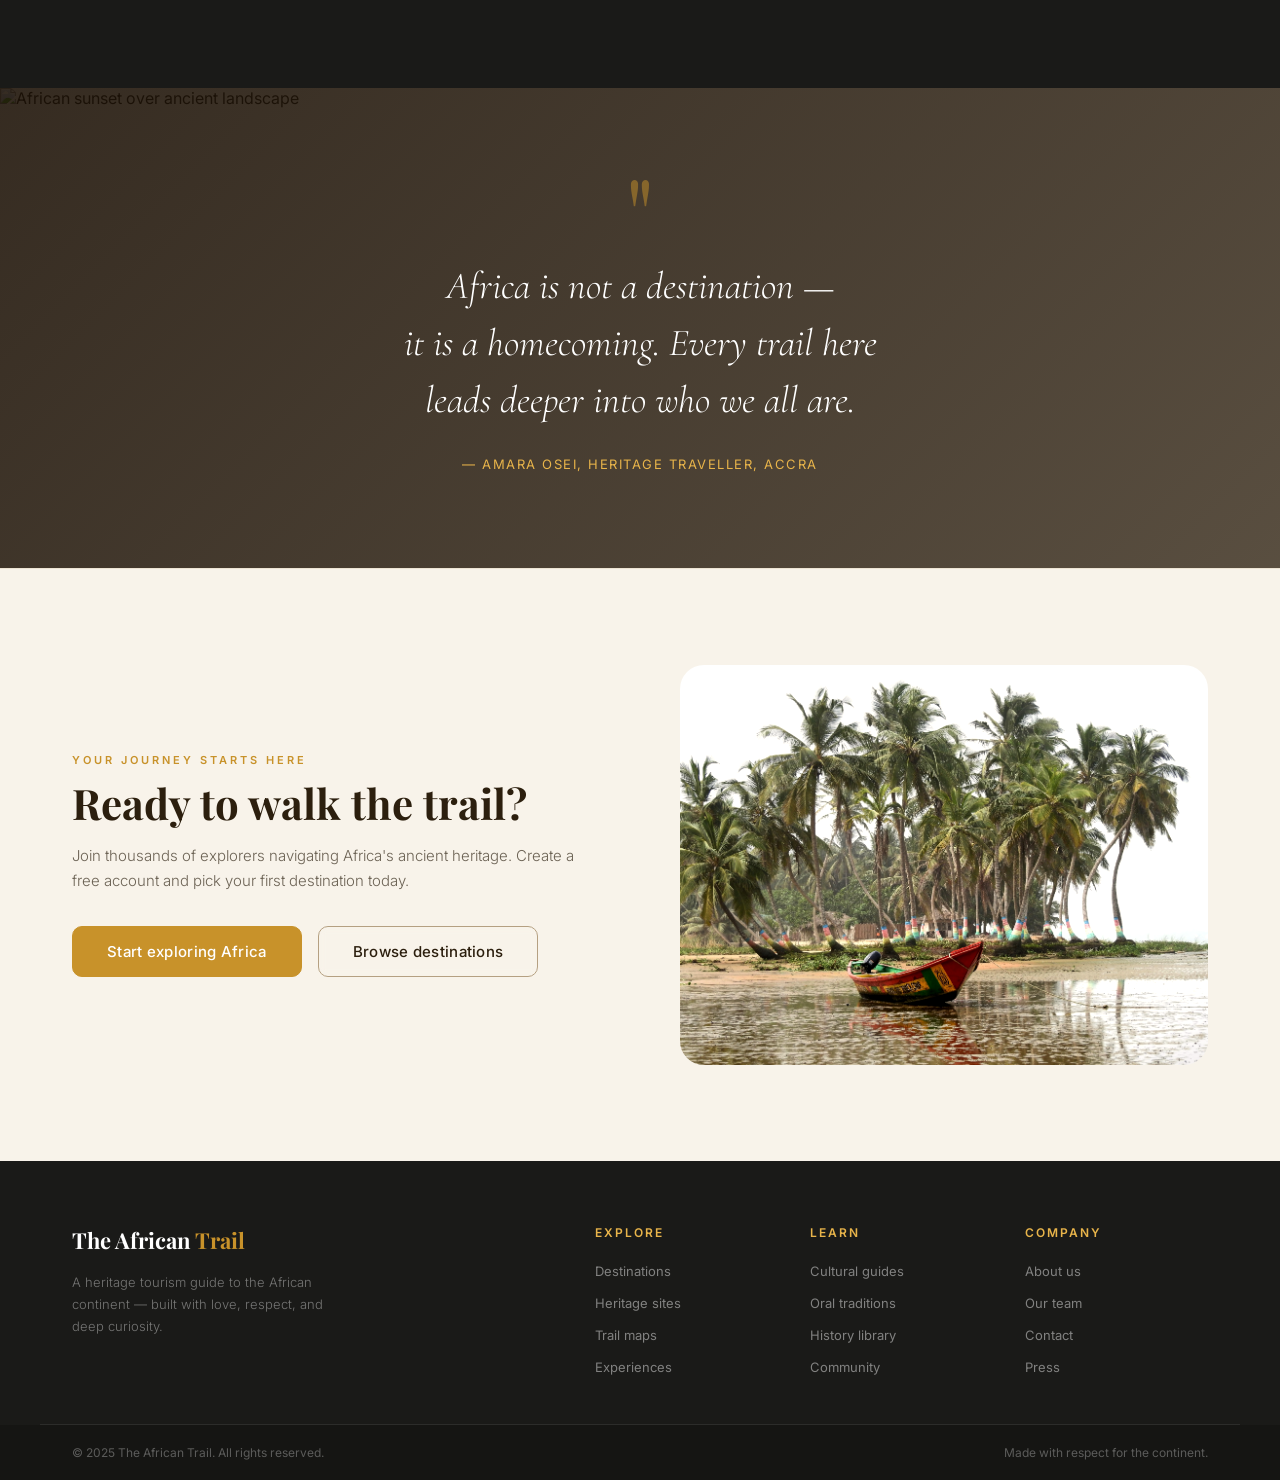
==== commit ef8c19c3: "update my login and signup pages" ====
--- a/index.html
+++ b/index.html
@@ -154,7 +154,7 @@
 
         <article class="dest-card" data-aos>
           <div class="dest-card__img dest-card__img--ghana">
-            <img src="images/ghana.jpg" alt="Ghana landscape" class="dest-card__photo" />
+            <img src="img 1.jpg" alt="Ghana landscape" class="dest-card__photo" />
             <div class="dest-card__region">West Africa</div>
             <div class="dest-card__overlay-text">Ghana</div>
           </div>
@@ -162,7 +162,7 @@
 
         <article class="dest-card" data-aos>
           <div class="dest-card__img dest-card__img--kenya">
-            <img src="images/kenya.jpg" alt="Kenya landscape" class="dest-card__photo" />
+            <img src="img9.jpg" alt="Kenya landscape" class="dest-card__photo" />
             <div class="dest-card__region">East Africa</div>
             <div class="dest-card__overlay-text">Kenya</div>
           </div>
@@ -170,7 +170,7 @@
 
         <article class="dest-card" data-aos>
           <div class="dest-card__img dest-card__img--egypt">
-            <img src="images/egypt.jpg" alt="Egypt landscape" class="dest-card__photo" />
+            <img src="img8.jpg" alt="Egypt landscape" class="dest-card__photo" />
             <div class="dest-card__region">North Africa</div>
             <div class="dest-card__overlay-text">Egypt</div>
           </div>
@@ -178,7 +178,7 @@
 
         <article class="dest-card" data-aos>
           <div class="dest-card__img dest-card__img--nigeria">
-            <img src="images/nigeria.jpg" alt="Nigeria landscape" class="dest-card__photo" />
+            <img src="img7.jpg" alt="Nigeria landscape" class="dest-card__photo" />
             <div class="dest-card__region">West Africa</div>
             <div class="dest-card__overlay-text">Nigeria</div>
           </div>
@@ -322,13 +322,13 @@
           Create a free account and pick your first destination today.
         </p>
         <div class="cta-section__actions">
-          <a href="#" class="btn btn--gold btn--lg">Start exploring Africa</a>
+          <a href="signup.html" class="btn btn--gold btn--lg">Start exploring Africa</a>
           <a href="#" class="btn btn--ghost btn--lg">Browse destinations</a>
         </div>
       </div>
       <div class="cta-section__visual">
         <img
-          src="https://images.unsplash.com/photo-1578662996442-48f60103fc96?w=700&auto=format&fit=crop&q=80"
+          src="img5.jpg"
           alt="Traditional African cultural celebration"
           class="cta-section__img"
         />
--- a/index.css
+++ b/index.css
@@ -473,6 +473,7 @@
   overflow: hidden;
   display: flex;
   align-items: flex-end;
+  height: 260px;
   padding: 1rem;
   background: #1a1a18;
 }
@@ -481,14 +482,14 @@
   inset: 0;
   width: 100%;
   height: 100%;
-  object-fit: contain;
-  object-position: center;
+  object-fit: cover;
+  object-position: cover;
   display: block;
 }
-.dest-card__img--ghana   { min-height: 180px; }
-.dest-card__img--kenya   { min-height: 180px; }
-.dest-card__img--egypt   { min-height: 180px; }
-.dest-card__img--nigeria { min-height: 180px; }
+.dest-card__img--ghana   { min-height: 260px; }
+.dest-card__img--kenya   { min-height: 260px; }
+.dest-card__img--egypt   { min-height: 260px; }
+.dest-card__img--nigeria { min-height: 260px; }
 
 /* NEW */
 .dest-card__region {
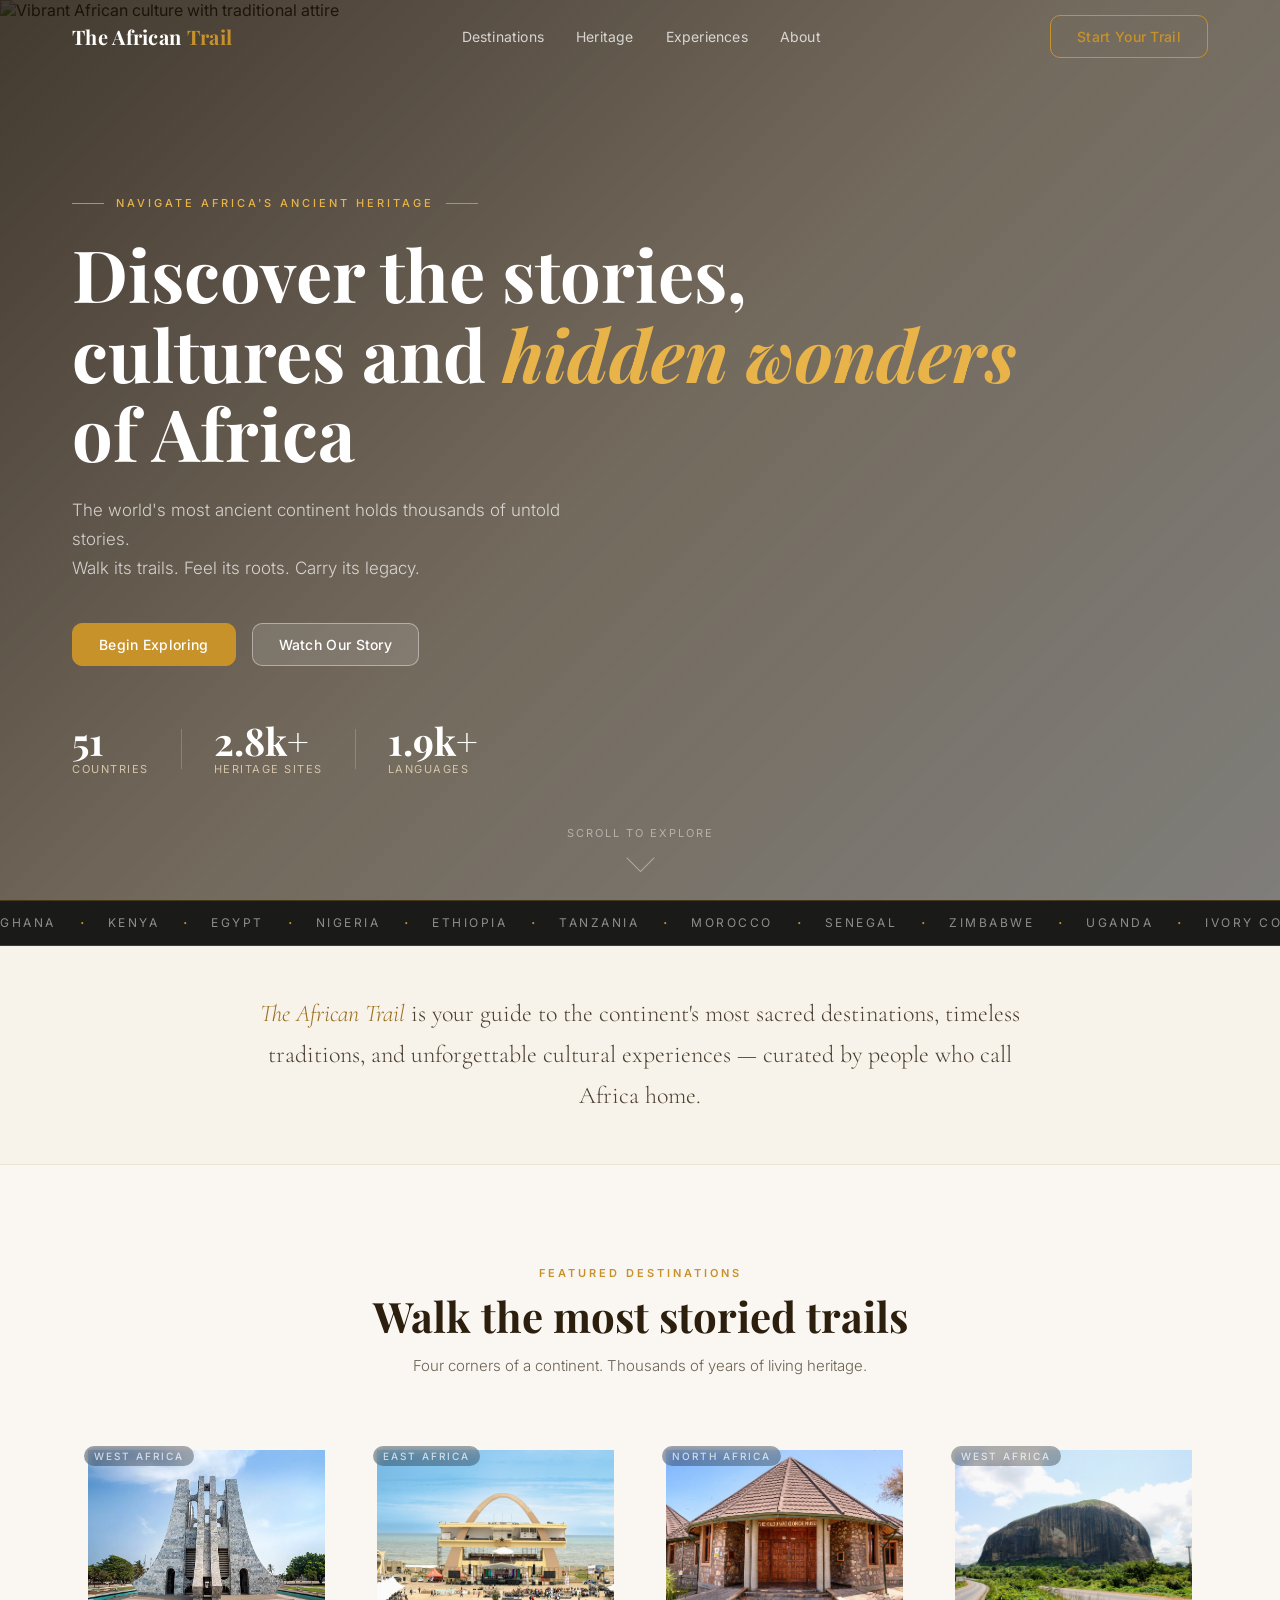
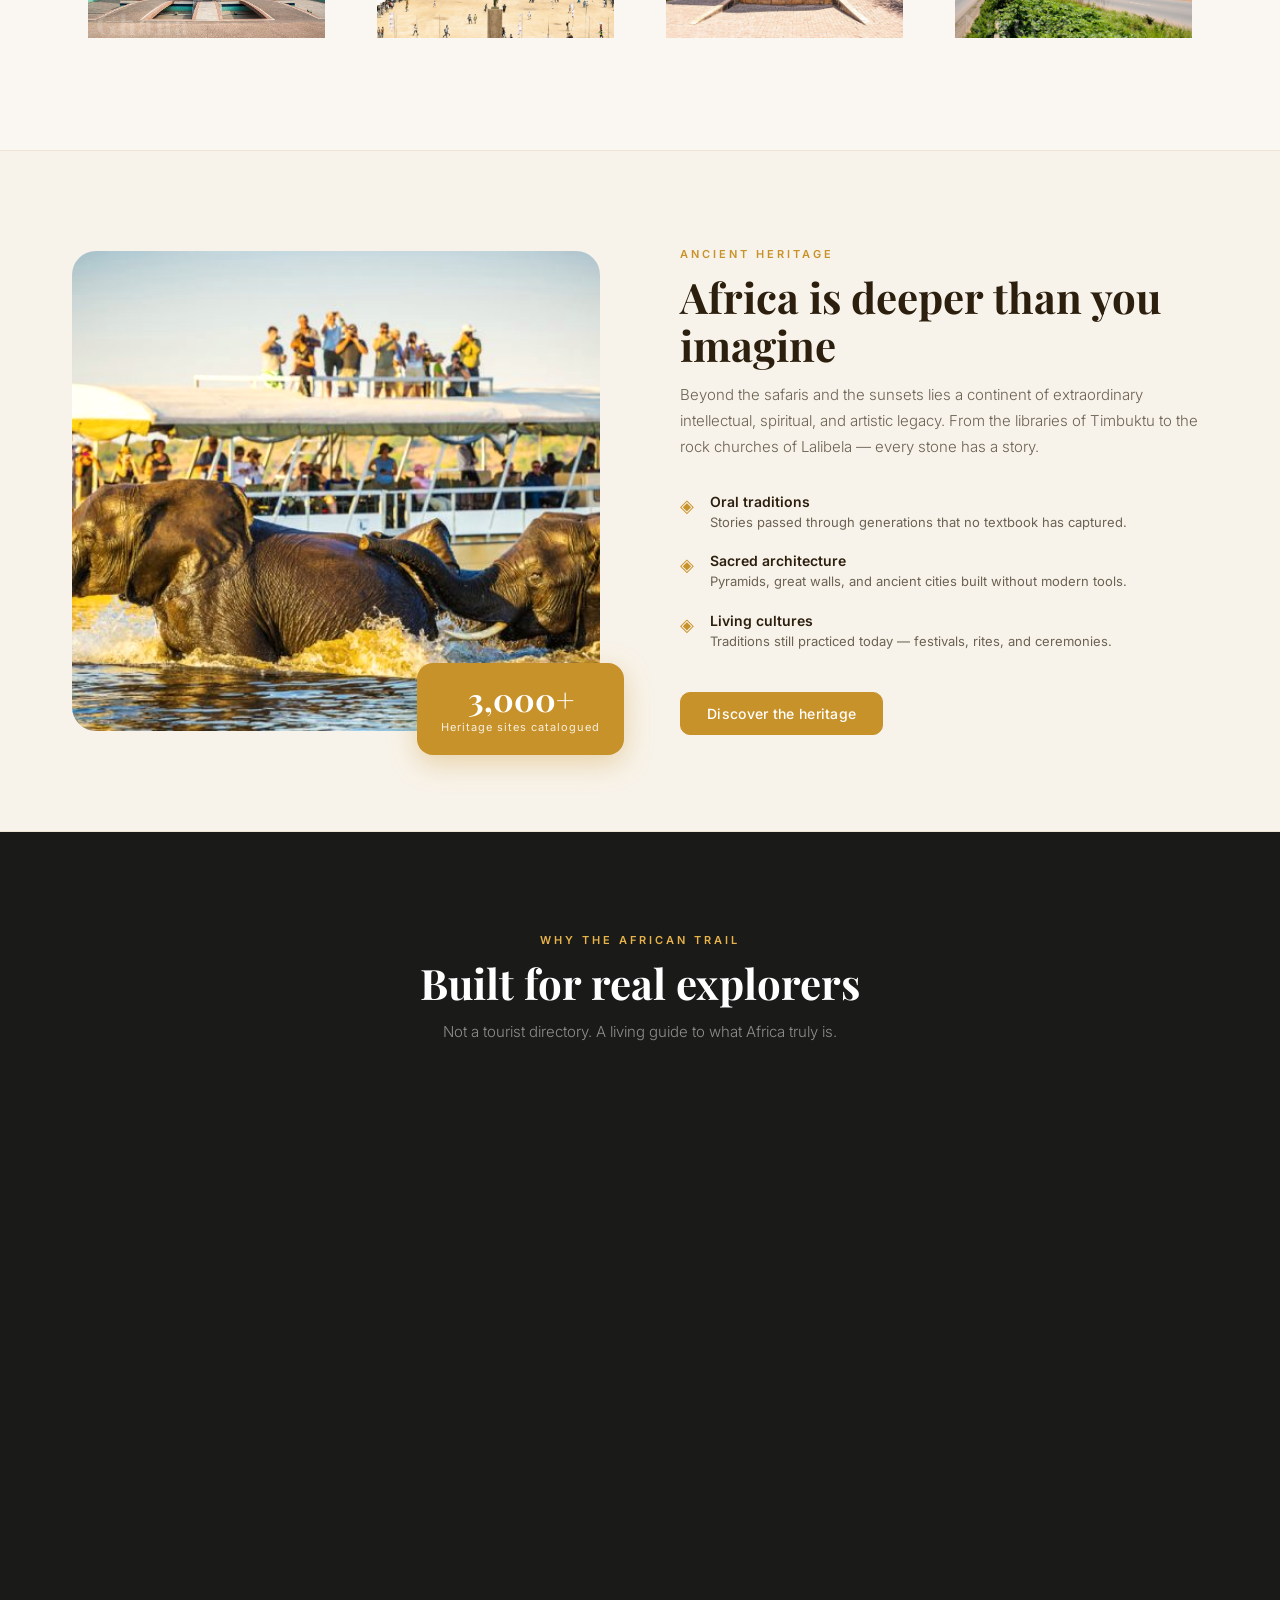
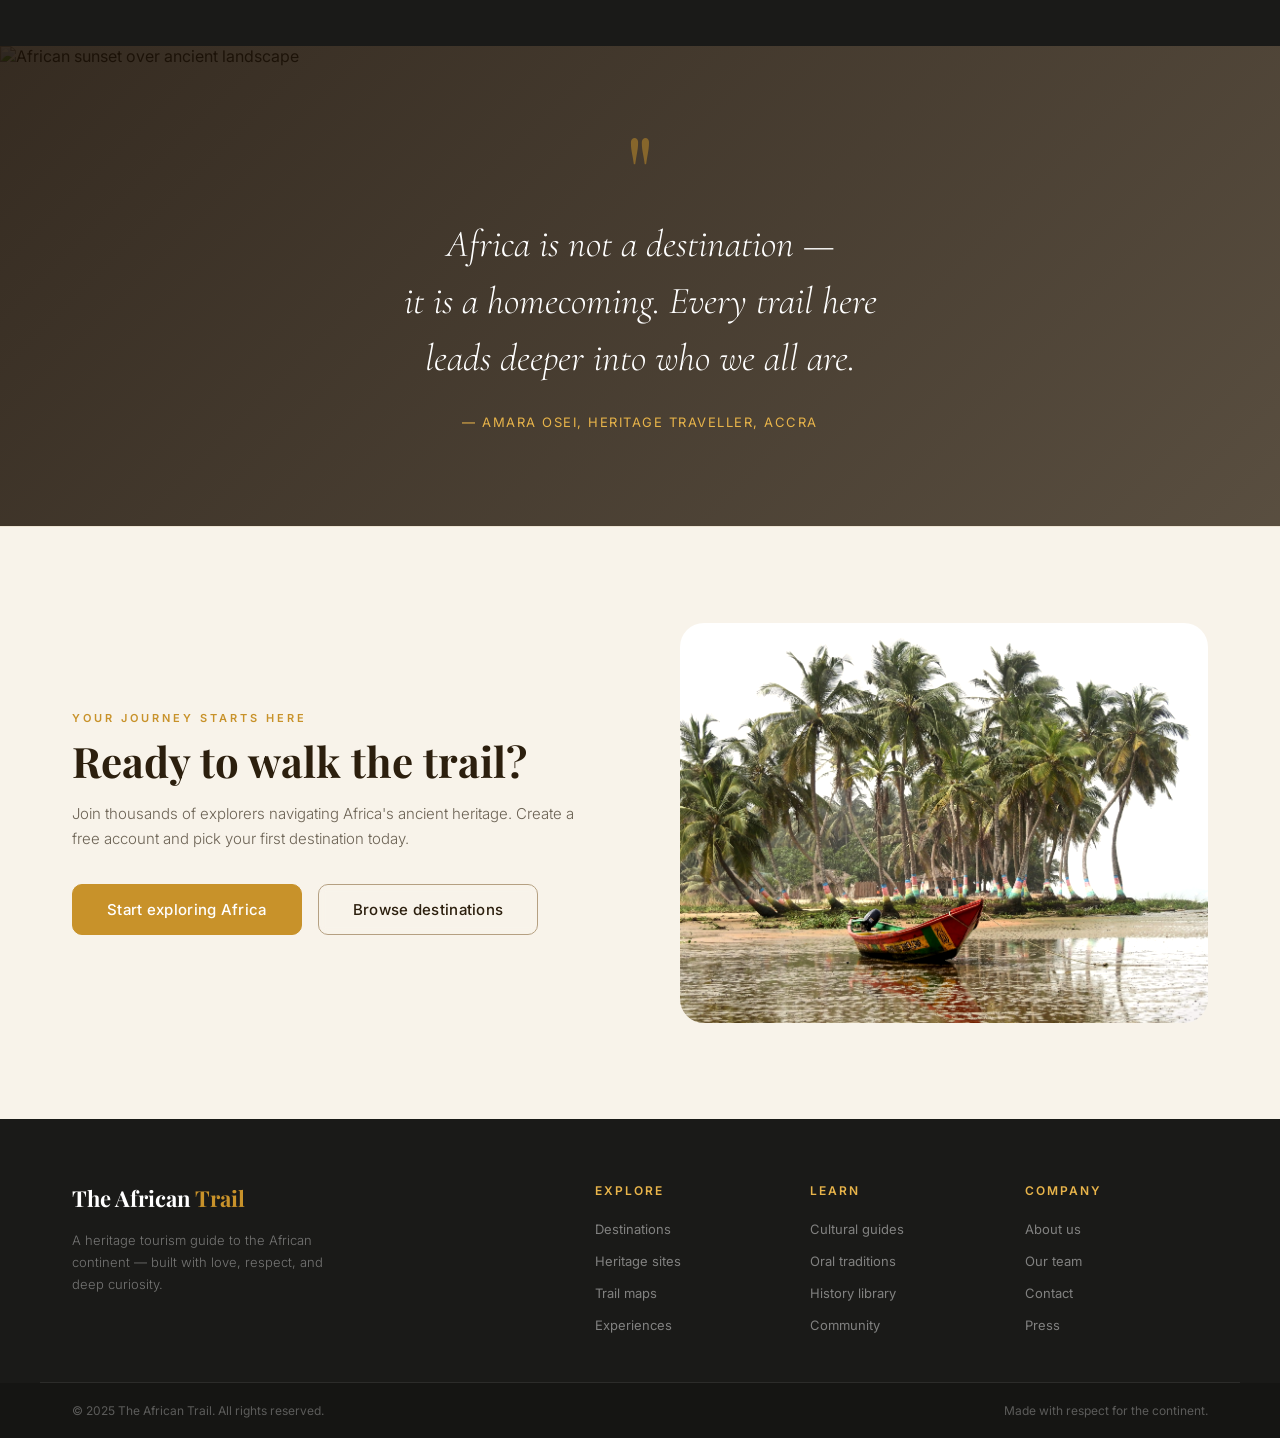
==== commit 2ae79357: "worked on the destination pages and fixed mobile and desktop responsiveness" ====
--- a/index.html
+++ b/index.html
@@ -143,50 +143,75 @@
   </section>
 
   <!-- DESTINATIONS -->
-  <section class="section destinations" id="destinations">
-    <div class="container">
-      <div class="section__header">
-        <span class="section__eyebrow">Featured Destinations</span>
-        <h2 class="section__title">Walk the most storied trails</h2>
-        <p class="section__sub">Four corners of a continent. Thousands of years of living heritage.</p>
-      </div>
-      <div class="dest-grid">
-
-        <article class="dest-card" data-aos>
+
+ <section class="section destinations" id="destinations">
+  <div class="container">
+    <div class="section__header">
+      <span class="section__eyebrow">Featured Destinations</span>
+      <h2 class="section__title">Walk the most storied trails</h2>
+      <p class="section__sub">Four corners of a continent. Thousands of years of living heritage.</p>
+    </div>
+    <div class="dest-grid">
+
+      <article class="dest-card" data-aos>
+        <a href="ghana.html" class="dest-card__link-wrap" aria-label="Explore Ghana">
           <div class="dest-card__img dest-card__img--ghana">
-            <img src="img 1.jpg" alt="Ghana landscape" class="dest-card__photo" />
+            <img src="Nkrumah-Memorial Ghana.webp" alt="Ghana landscape" class="dest-card__photo" />
             <div class="dest-card__region">West Africa</div>
             <div class="dest-card__overlay-text">Ghana</div>
-          </div>
-        </article>
-
-        <article class="dest-card" data-aos>
+            <div class="dest-card__cta">
+              Explore Ghana
+              <svg width="14" height="14" fill="none" stroke="currentColor" stroke-width="2" viewBox="0 0 24 24"><path d="M5 12h14M12 5l7 7-7 7"/></svg>
+            </div>
+          </div>
+        </a>
+      </article>
+
+      <article class="dest-card" data-aos>
+        <a href="kenya.html" class="dest-card__link-wrap" aria-label="Explore Kenya">
           <div class="dest-card__img dest-card__img--kenya">
             <img src="img9.jpg" alt="Kenya landscape" class="dest-card__photo" />
             <div class="dest-card__region">East Africa</div>
             <div class="dest-card__overlay-text">Kenya</div>
-          </div>
-        </article>
-
-        <article class="dest-card" data-aos>
+            <div class="dest-card__cta">
+              Explore Kenya
+              <svg width="14" height="14" fill="none" stroke="currentColor" stroke-width="2" viewBox="0 0 24 24"><path d="M5 12h14M12 5l7 7-7 7"/></svg>
+            </div>
+          </div>
+        </a>
+      </article>
+
+      <article class="dest-card" data-aos>
+        <a href="egypt.html" class="dest-card__link-wrap" aria-label="Explore Egypt">
           <div class="dest-card__img dest-card__img--egypt">
             <img src="img8.jpg" alt="Egypt landscape" class="dest-card__photo" />
             <div class="dest-card__region">North Africa</div>
             <div class="dest-card__overlay-text">Egypt</div>
-          </div>
-        </article>
-
-        <article class="dest-card" data-aos>
+            <div class="dest-card__cta">
+              Explore Egypt
+              <svg width="14" height="14" fill="none" stroke="currentColor" stroke-width="2" viewBox="0 0 24 24"><path d="M5 12h14M12 5l7 7-7 7"/></svg>
+            </div>
+          </div>
+        </a>
+      </article>
+
+      <article class="dest-card" data-aos>
+        <a href="nigeria.html" class="dest-card__link-wrap" aria-label="Explore Nigeria">
           <div class="dest-card__img dest-card__img--nigeria">
-            <img src="img7.jpg" alt="Nigeria landscape" class="dest-card__photo" />
+            <img src="zuma-rock nigeria.jpeg" alt="Nigeria landscape" class="dest-card__photo" />
             <div class="dest-card__region">West Africa</div>
             <div class="dest-card__overlay-text">Nigeria</div>
-          </div>
-        </article>
-
-      </div>
-    </div>
-  </section>
+            <div class="dest-card__cta">
+              Explore Nigeria
+              <svg width="14" height="14" fill="none" stroke="currentColor" stroke-width="2" viewBox="0 0 24 24"><path d="M5 12h14M12 5l7 7-7 7"/></svg>
+            </div>
+          </div>
+        </a>
+      </article>
+
+    </div>
+  </div>
+</section>
 
   <!-- HERITAGE SPLIT SECTION -->
   <section class="section heritage-split" id="heritage">
@@ -369,7 +394,7 @@
           <ul>
             <li><a href="#">About us</a></li>
             <li><a href="#">Our team</a></li>
-            <li><a href="#">Contact</a></li>
+            <li><a href="ogbonnahillary03@gmail.com">Contact</a></li>
             <li><a href="#">Press</a></li>
           </ul>
         </div>
--- a/index.css
+++ b/index.css
@@ -1,4 +1,3 @@
-
 /* ---------- TOKENS ---------- */
 :root {
   --gold:        #C8922A;
@@ -444,80 +443,163 @@
 
 /* ---------- DESTINATIONS ---------- */
 .destinations { background: var(--cream); }
+
 .dest-grid {
   display: grid;
-  grid-template-columns: repeat(4, 1fr);
+  grid-template-columns: repeat(4, 1fr); /* 4 columns on desktop */
   gap: 1.25rem;
-}
+  align-items: stretch;
+}
+
 .dest-card {
+  position: relative;
+  overflow: hidden;
   border-radius: var(--radius-lg);
-  overflow: hidden;
-  background: var(--white);
-  border: 1px solid var(--ivory-deep);
+  background: transparent;
   transition: transform var(--transition), box-shadow var(--transition);
-  opacity: 0;
-  transform: translateY(28px);
-}
-.dest-card.visible {
-  opacity: 1;
-  transform: translateY(0);
-  transition: opacity 0.6s ease, transform 0.6s ease, box-shadow var(--transition);
-}
+}
+
 .dest-card:hover {
   transform: translateY(-6px);
-  box-shadow: 0 20px 48px rgba(44,31,14,0.14);
-}
-/* NEW */
+  box-shadow: 0 18px 45px rgba(0,0,0,0.18);
+}
+
+.dest-card__link-wrap {
+  display: block;
+  width: 100%;
+  height: 100%;
+  text-decoration: none;
+  color: inherit;
+}
+
+/* Fixed height image area — no aspect-ratio so it doesn't go portrait-tall */
 .dest-card__img {
   position: relative;
   overflow: hidden;
+  height: 220px;
   display: flex;
   align-items: flex-end;
-  height: 260px;
   padding: 1rem;
-  background: #1a1a18;
-}
+}
+
 .dest-card__photo {
-  position: absolute;
-  inset: 0;
   width: 100%;
   height: 100%;
   object-fit: cover;
-  object-position: cover;
   display: block;
-}
-.dest-card__img--ghana   { min-height: 260px; }
-.dest-card__img--kenya   { min-height: 260px; }
-.dest-card__img--egypt   { min-height: 260px; }
-.dest-card__img--nigeria { min-height: 260px; }
-
-/* NEW */
+  transition: transform var(--transition);
+}
+
+.dest-card__link-wrap:hover .dest-card__photo {
+  transform: scale(1.06);
+}
+
+/* Background images */
+.dest-card__img--ghana {
+  background-image: url('img_1.jpg');
+  background-size: cover;
+  background-position: center center;
+  background-repeat: no-repeat;
+}
+
+.dest-card__img--kenya {
+  background-image: url('img_2.jpg');
+  background-size: cover;
+  background-position: center center;
+  background-repeat: no-repeat;
+}
+
+.dest-card__img--egypt {
+  background-image: url('img_3.jpg');
+  background-size: cover;
+  background-position: center center;
+  background-repeat: no-repeat;
+}
+
+.dest-card__img--nigeria {
+  background-image: url('img_4.jpg');
+  background-size: cover;
+  background-position: center center;
+  background-repeat: no-repeat;
+}
+
+/* Dark overlay on hover */
+.dest-card__img::after {
+  content: "";
+  position: absolute;
+  inset: 0;
+  background: rgba(26,15,4,0);
+  transition: background 0.3s ease;
+  z-index: 1;
+  pointer-events: none;
+}
+
+.dest-card:hover .dest-card__img::after {
+  background: rgba(26,15,4,0.28);
+}
+
+/* Region Badge */
 .dest-card__region {
   position: absolute;
-  top: 12px; left: 12px;
+  top: 12px;
+  left: 12px;
   z-index: 2;
+  background: rgba(0,0,0,0.3);
+  backdrop-filter: blur(4px);
+  color: rgba(255,255,255,0.7);
   font-size: 10px;
   letter-spacing: 2px;
   text-transform: uppercase;
-  color: rgba(255,255,255,0.7);
   font-weight: 500;
-  background: rgba(0,0,0,0.3);
   padding: 4px 10px;
   border-radius: 20px;
-  backdrop-filter: blur(4px);
-}
+}
+
+/* Country Name */
 .dest-card__overlay-text {
-  position: relative;
+  position: absolute;
+  left: 24px;
+  bottom: 16px;
   z-index: 2;
+  color: rgba(255,255,255,0.18);
   font-family: var(--font-display);
   font-size: 28px;
   font-weight: 700;
-  color: rgba(255,255,255,0.15);
   letter-spacing: 2px;
   line-height: 1;
   user-select: none;
 }
+
+/* CTA Button */
+.dest-card__cta {
+  position: absolute;
+  bottom: 18px;
+  left: 50%;
+  transform: translateX(-50%) translateY(8px);
+  z-index: 3;
+  display: inline-flex;
+  align-items: center;
+  gap: 6px;
+  background: var(--gold);
+  color: #fff;
+  padding: 10px 20px;
+  border-radius: 40px;
+  font-size: 13px;
+  font-weight: 600;
+  white-space: nowrap;
+  opacity: 0;
+  transition: opacity 0.3s ease, transform 0.3s ease;
+  pointer-events: none;
+}
+
+.dest-card:hover .dest-card__cta {
+  opacity: 1;
+  transform: translateX(-50%) translateY(0);
+}
+
+/* Card body */
 .dest-card__body { padding: 1.25rem; }
+
 .dest-card__name {
   font-family: var(--font-display);
   font-size: 20px;
@@ -525,12 +607,14 @@
   color: var(--earth);
   margin-bottom: 0.5rem;
 }
+
 .dest-card__desc {
   font-size: 13px;
   color: var(--text-muted);
   line-height: 1.65;
   margin-bottom: 1rem;
 }
+
 .dest-card__link {
   font-size: 13px;
   font-weight: 600;
@@ -538,6 +622,7 @@
   letter-spacing: 0.3px;
   transition: color var(--transition);
 }
+
 .dest-card__link:hover { color: var(--gold-dark); }
 
 /* ---------- HERITAGE SPLIT ---------- */
@@ -850,11 +935,21 @@
   to   { opacity: 1; }
 }
 
-/* ---------- RESPONSIVE ---------- */
-
-/* Tablet landscape: 1024px */
+/* ================================
+   RESPONSIVE
+================================ */
+
+/* Tablet landscape: 1024px — 2x2 destination grid */
 @media (max-width: 1024px) {
-  .dest-grid { grid-template-columns: repeat(2, 1fr); }
+  .dest-grid {
+    grid-template-columns: repeat(2, 1fr);
+    gap: 1.25rem;
+  }
+
+  .dest-card__img { height: 200px; }
+
+  .dest-card__overlay-text { font-size: 1.8rem; }
+
   .features-grid { grid-template-columns: repeat(2, 1fr); }
   .heritage-split__inner { gap: 3rem; }
   .cta-section__inner { gap: 3rem; }
@@ -871,7 +966,33 @@
   .hero__title { font-size: clamp(32px, 8vw, 52px); }
   .hero__stats { gap: 1.25rem; }
 
-  .dest-grid { grid-template-columns: repeat(2, 1fr); }
+  .dest-grid {
+    grid-template-columns: repeat(2, 1fr);
+    gap: 1rem;
+  }
+
+  .dest-card__img { height: 180px; }
+
+  .dest-card__overlay-text {
+    font-size: 1.5rem;
+    left: 16px;
+    bottom: 12px;
+  }
+
+  .dest-card__region {
+    top: 10px;
+    left: 10px;
+    font-size: 9px;
+    padding: 3px 8px;
+  }
+
+  .dest-card__cta {
+    opacity: 1;
+    transform: translateX(-50%);
+    font-size: 11px;
+    padding: 8px 16px;
+  }
+
   .features-grid { grid-template-columns: 1fr; }
 
   .heritage-split__inner {
@@ -905,24 +1026,62 @@
   .container { padding: 0 1.25rem; }
 }
 
-/* Mobile: 480px */
+/* Mobile: 480px — single column */
 @media (max-width: 480px) {
   .hero__actions { flex-direction: column; align-items: flex-start; }
   .hero__stats { flex-direction: column; gap: 1rem; align-items: flex-start; }
   .hero__stat-divider { display: none; }
 
-  .dest-grid { grid-template-columns: 1fr; }
+  .dest-grid {
+    grid-template-columns: 1fr;
+    gap: 1rem;
+  }
+
+  .dest-card { border-radius: 18px; }
+
+  .dest-card__img { height: 220px; }
+
+  .dest-card__overlay-text {
+    font-size: 1.6rem;
+    left: 16px;
+    bottom: 12px;
+  }
+
+  .dest-card__region {
+    top: 14px;
+    left: 14px;
+    padding: 5px 10px;
+    font-size: 0.7rem;
+  }
+
+  .dest-card__cta {
+    width: calc(100% - 36px);
+    justify-content: center;
+    opacity: 1;
+    transform: translateX(-50%);
+  }
 
   .footer__links { grid-template-columns: 1fr; gap: 2rem; }
 
   .marquee__track span { font-size: 11px; }
-
   .intro-strip__text { font-size: 16px; }
 
   .cta-section__actions { flex-direction: column; }
   .cta-section__actions .btn { width: 100%; justify-content: center; }
 
   .quote-text { font-size: 20px; }
+}
+
+/* Touch devices — always show CTA */
+@media (hover: none) {
+  .dest-card__cta {
+    opacity: 1;
+    transform: translateX(-50%);
+  }
+  .dest-card:hover {
+    transform: none;
+    box-shadow: none;
+  }
 }
 
 /* Reduced motion */
@@ -931,4 +1090,4 @@
   .marquee__track { animation: none; }
   .scroll-arrow { animation: none; }
   * { transition-duration: 0.01ms !important; }
-}
+}
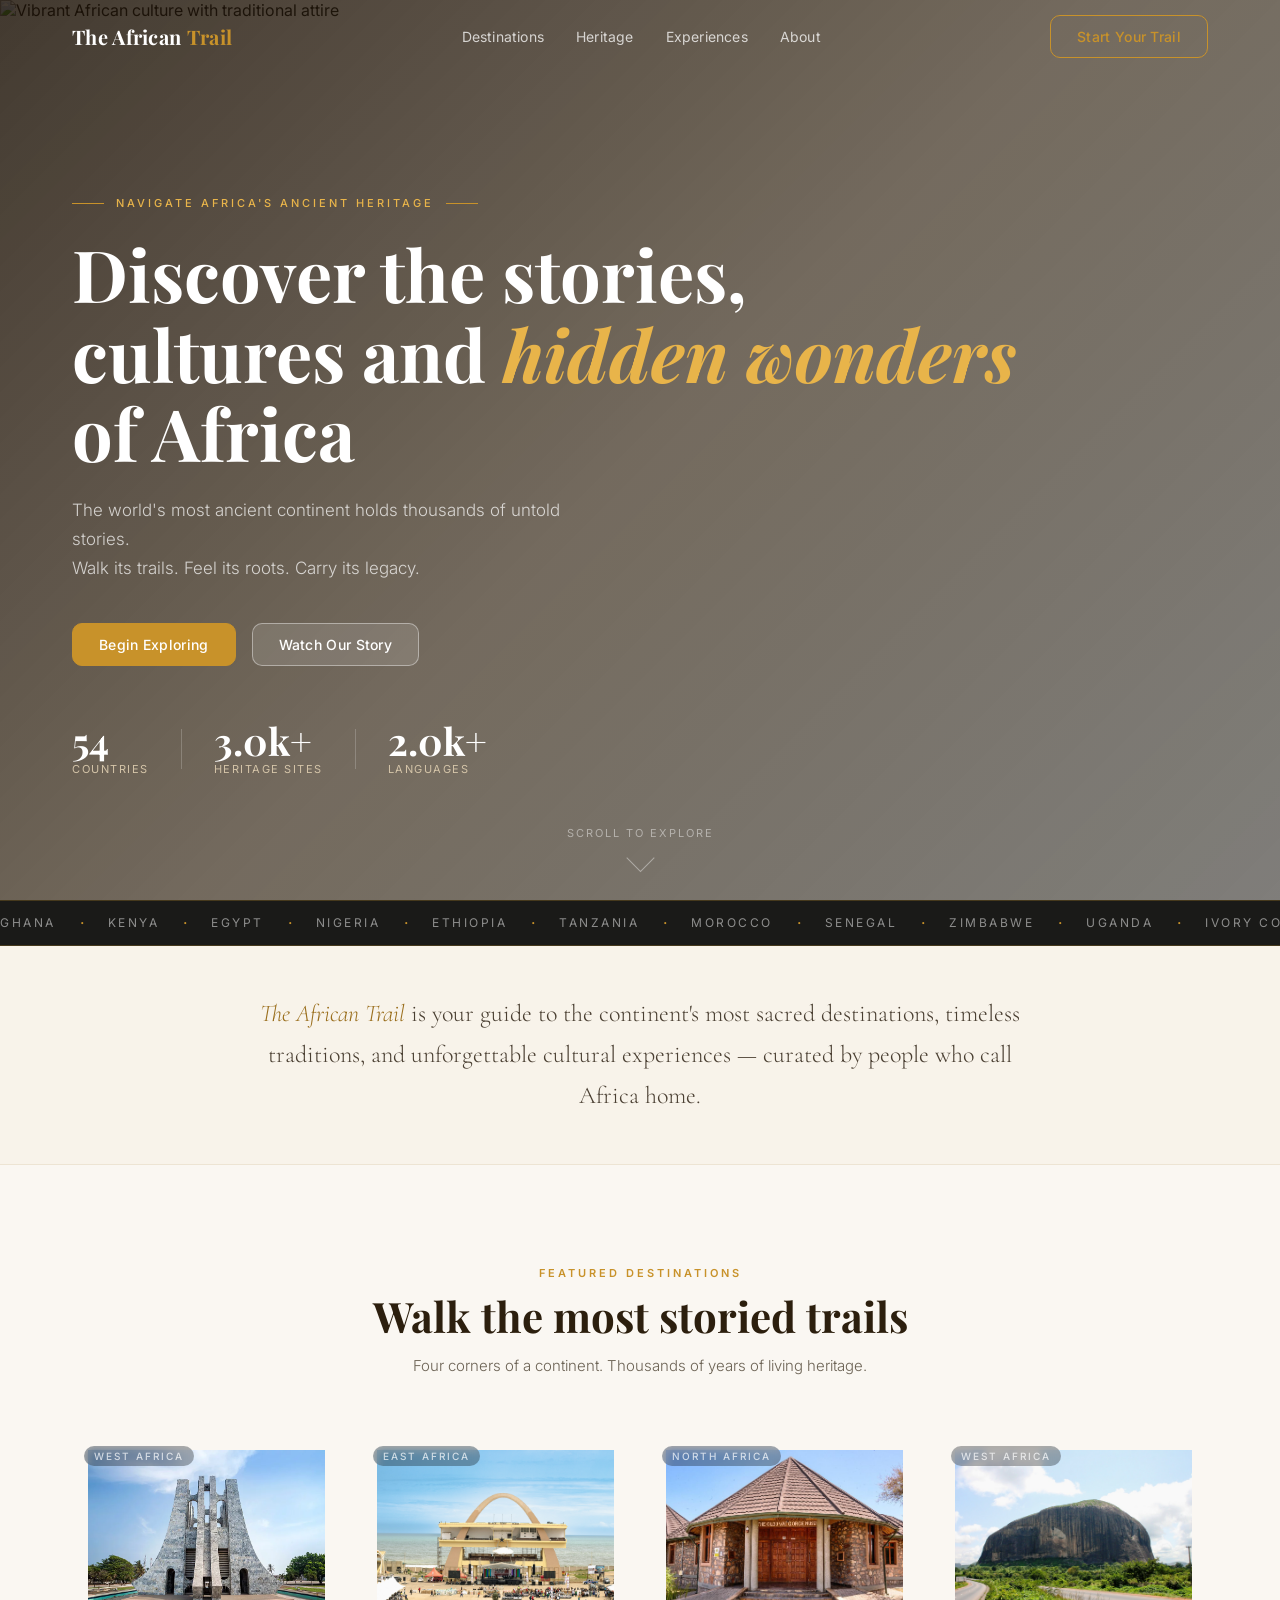
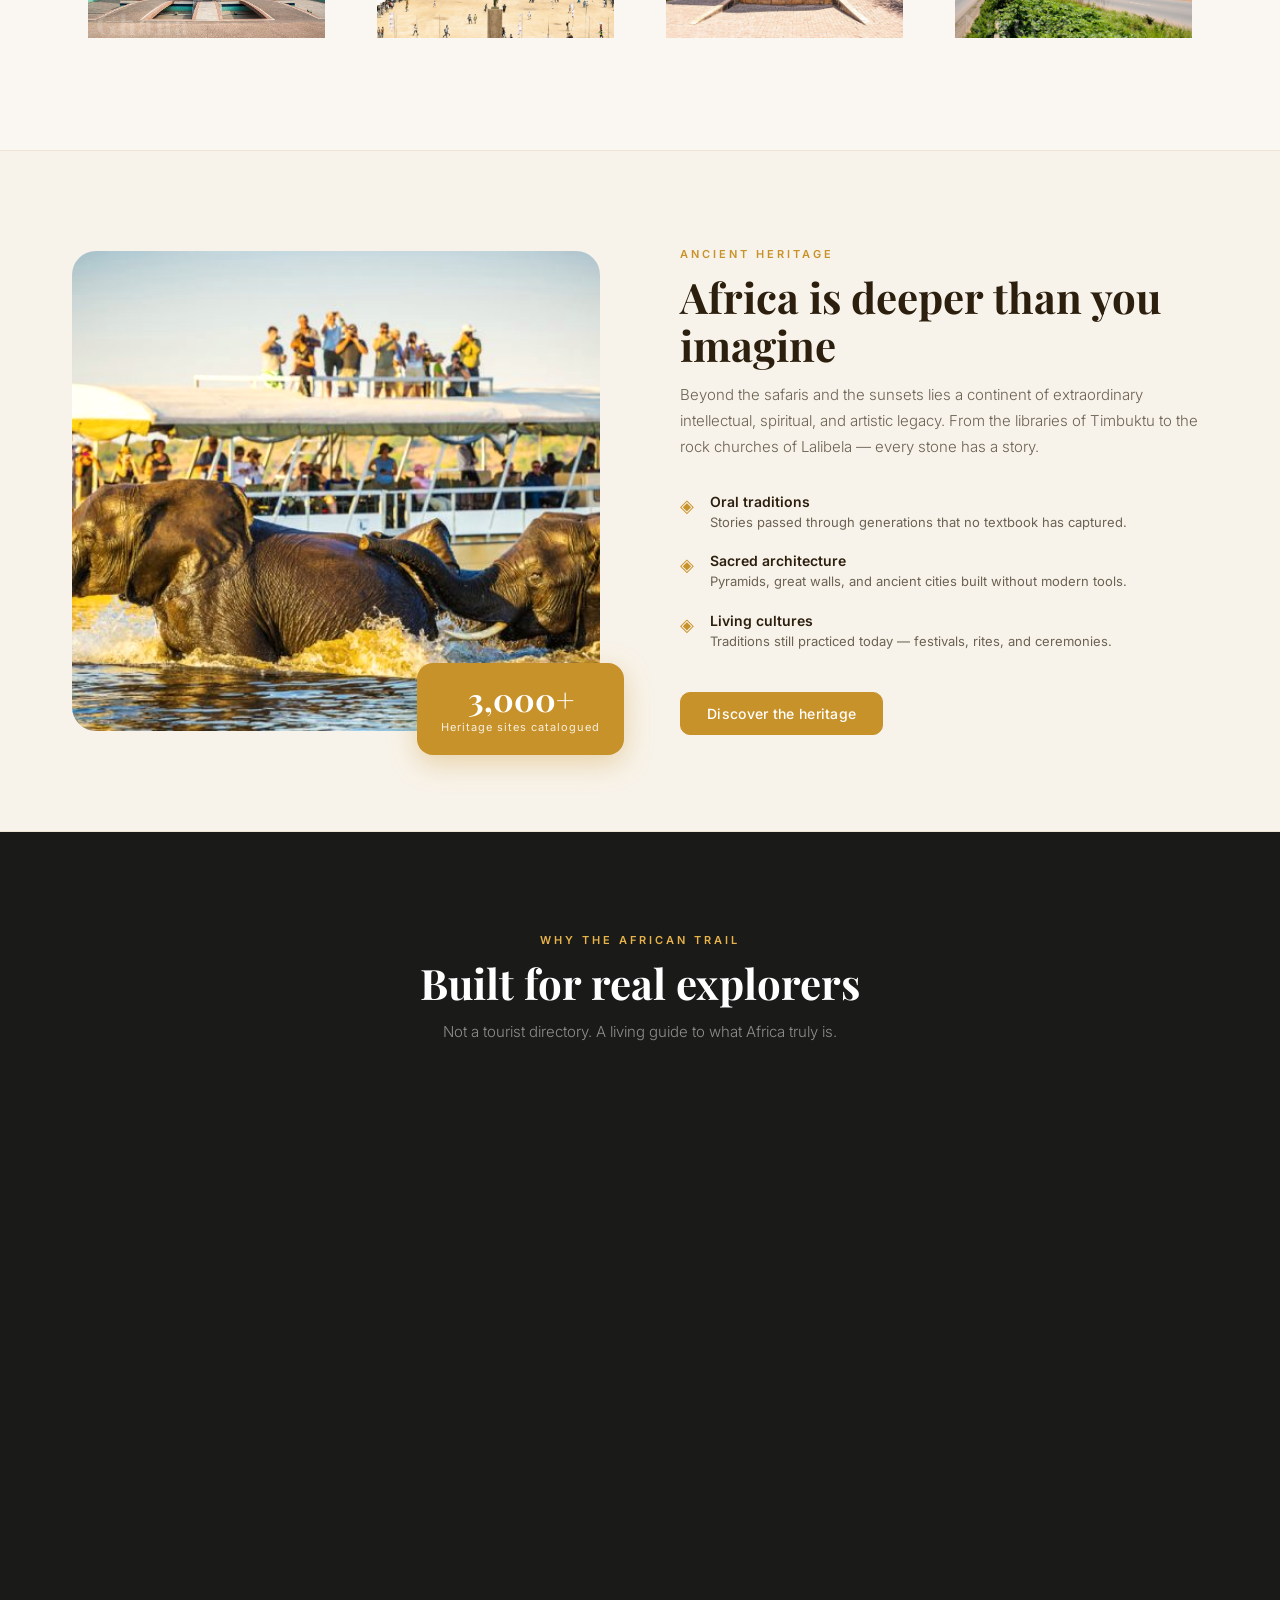
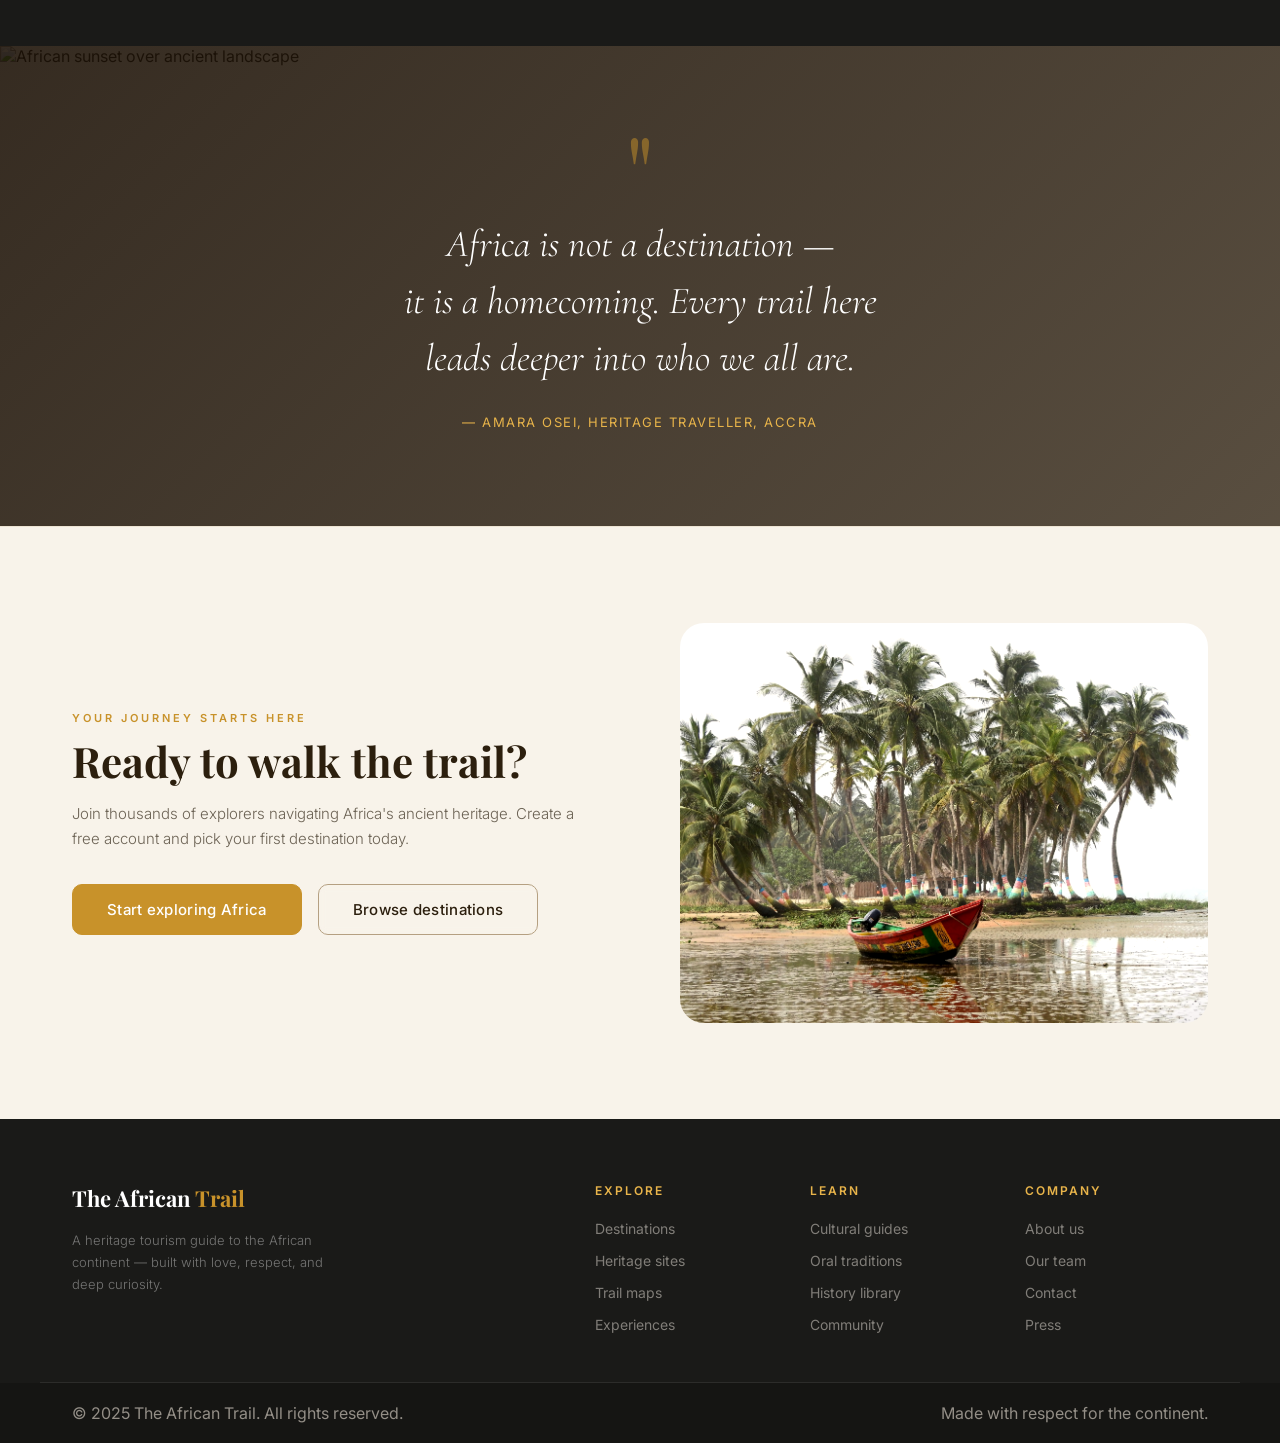
==== commit d505f0a3: "Worked on the routing logics between the login systems and the destination pages" ====
--- a/index.html
+++ b/index.html
@@ -154,7 +154,7 @@
     <div class="dest-grid">
 
       <article class="dest-card" data-aos>
-        <a href="ghana.html" class="dest-card__link-wrap" aria-label="Explore Ghana">
+        <a href="ghana.html" class="dest-card__link-wrap"data-dest="ghana.html" aria-label="Explore Ghana">
           <div class="dest-card__img dest-card__img--ghana">
             <img src="Nkrumah-Memorial Ghana.webp" alt="Ghana landscape" class="dest-card__photo" />
             <div class="dest-card__region">West Africa</div>
@@ -168,7 +168,7 @@
       </article>
 
       <article class="dest-card" data-aos>
-        <a href="kenya.html" class="dest-card__link-wrap" aria-label="Explore Kenya">
+        <a href="kenya.html" class="dest-card__link-wrap" data-dest="kenya.html" aria-label="Explore Kenya">
           <div class="dest-card__img dest-card__img--kenya">
             <img src="img9.jpg" alt="Kenya landscape" class="dest-card__photo" />
             <div class="dest-card__region">East Africa</div>
@@ -182,7 +182,7 @@
       </article>
 
       <article class="dest-card" data-aos>
-        <a href="egypt.html" class="dest-card__link-wrap" aria-label="Explore Egypt">
+        <a href="egypt.html" class="dest-card__link-wrap"data-dest="egypt.html" aria-label="Explore Egypt">
           <div class="dest-card__img dest-card__img--egypt">
             <img src="img8.jpg" alt="Egypt landscape" class="dest-card__photo" />
             <div class="dest-card__region">North Africa</div>
@@ -196,7 +196,7 @@
       </article>
 
       <article class="dest-card" data-aos>
-        <a href="nigeria.html" class="dest-card__link-wrap" aria-label="Explore Nigeria">
+        <a href="nigeria.html" class="dest-card__link-wrap" data-dest="nigeria.html" aria-label="Explore Nigeria">
           <div class="dest-card__img dest-card__img--nigeria">
             <img src="zuma-rock nigeria.jpeg" alt="Nigeria landscape" class="dest-card__photo" />
             <div class="dest-card__region">West Africa</div>
--- a/index.css
+++ b/index.css
@@ -908,8 +908,8 @@
   gap: 0.75rem;
 }
 .footer__col ul a {
-  font-size: 13px;
-  color: rgba(255,255,255,0.45);
+  font-size: 14px;
+  color: rgba(146, 143, 137, 0.855);
   transition: color var(--transition);
 }
 .footer__col ul a:hover { color: var(--white); }
@@ -921,8 +921,8 @@
   display: flex;
   justify-content: space-between;
   align-items: center;
-  font-size: 12px;
-  color: rgba(255,255,255,0.3);
+  font-size: 16px;
+  color: rgba(168, 163, 154, 0.855);
 }
 
 /* ---------- ANIMATIONS ---------- */
